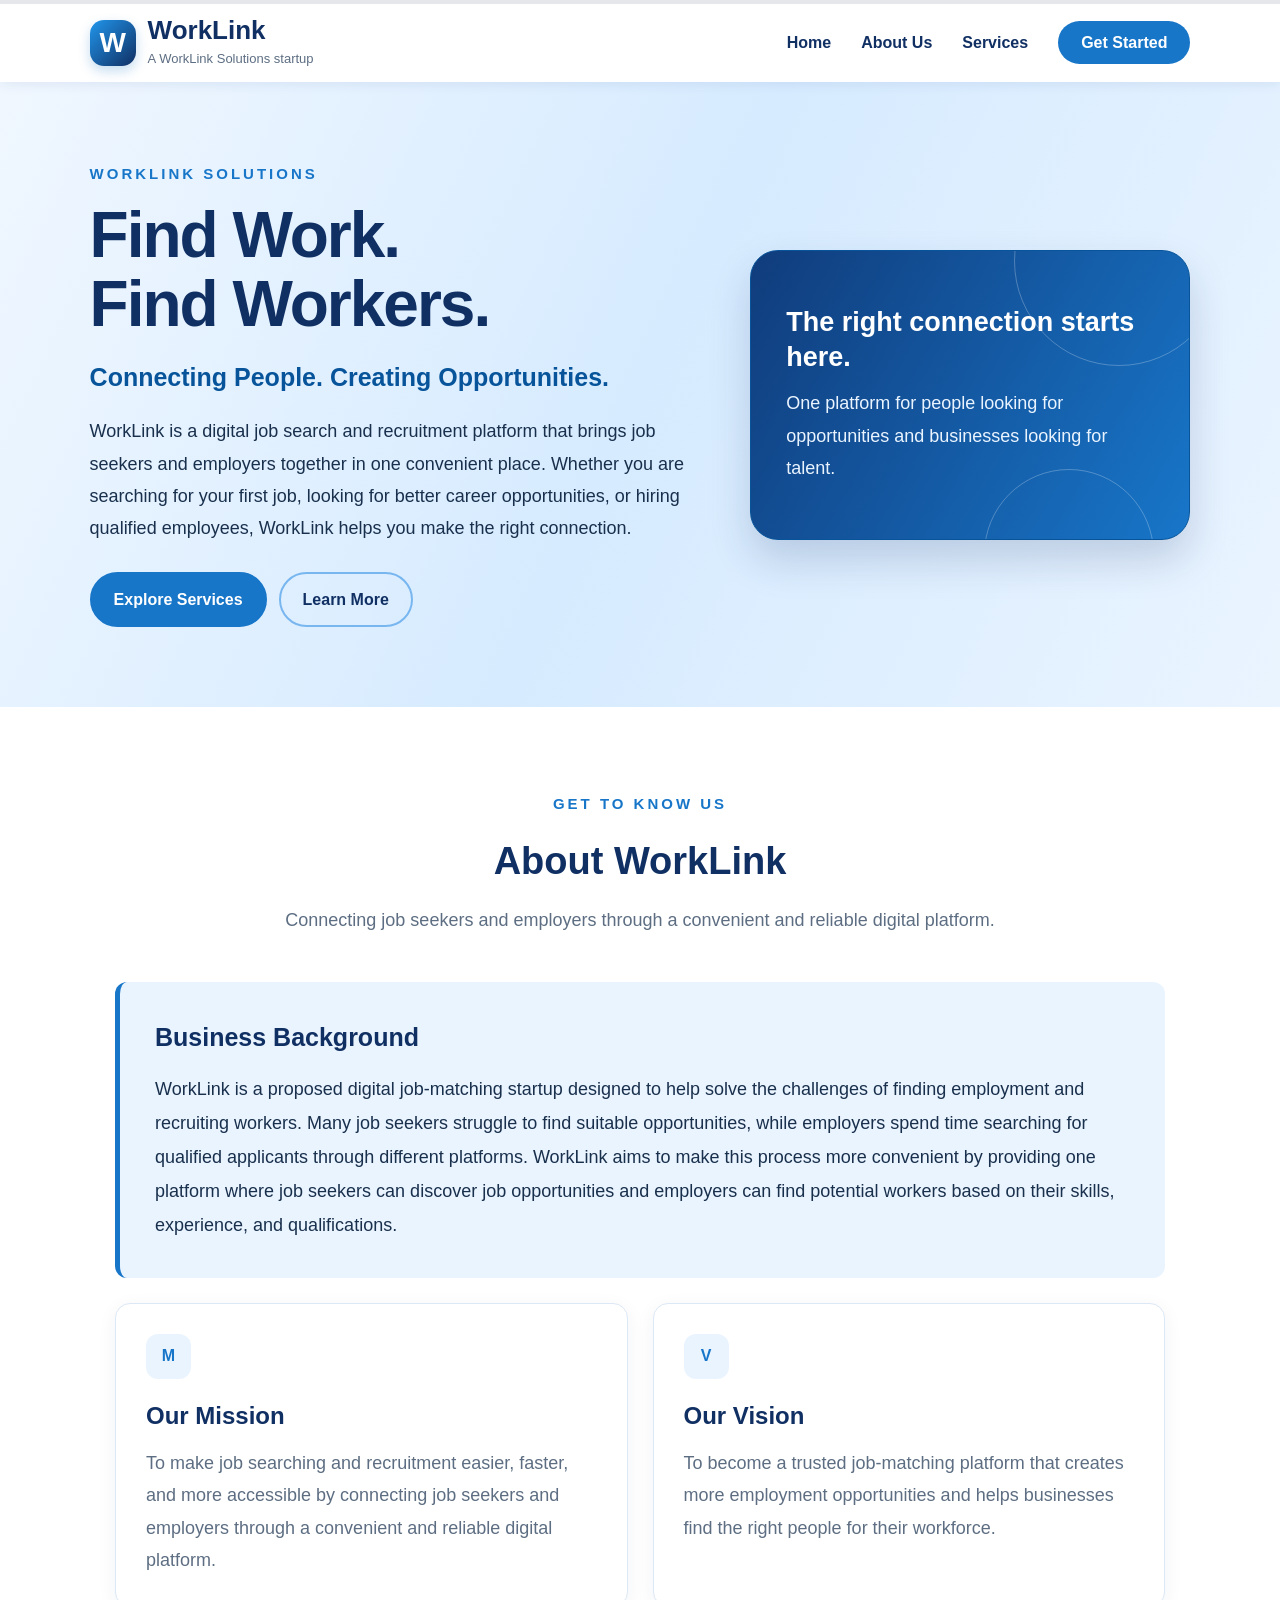
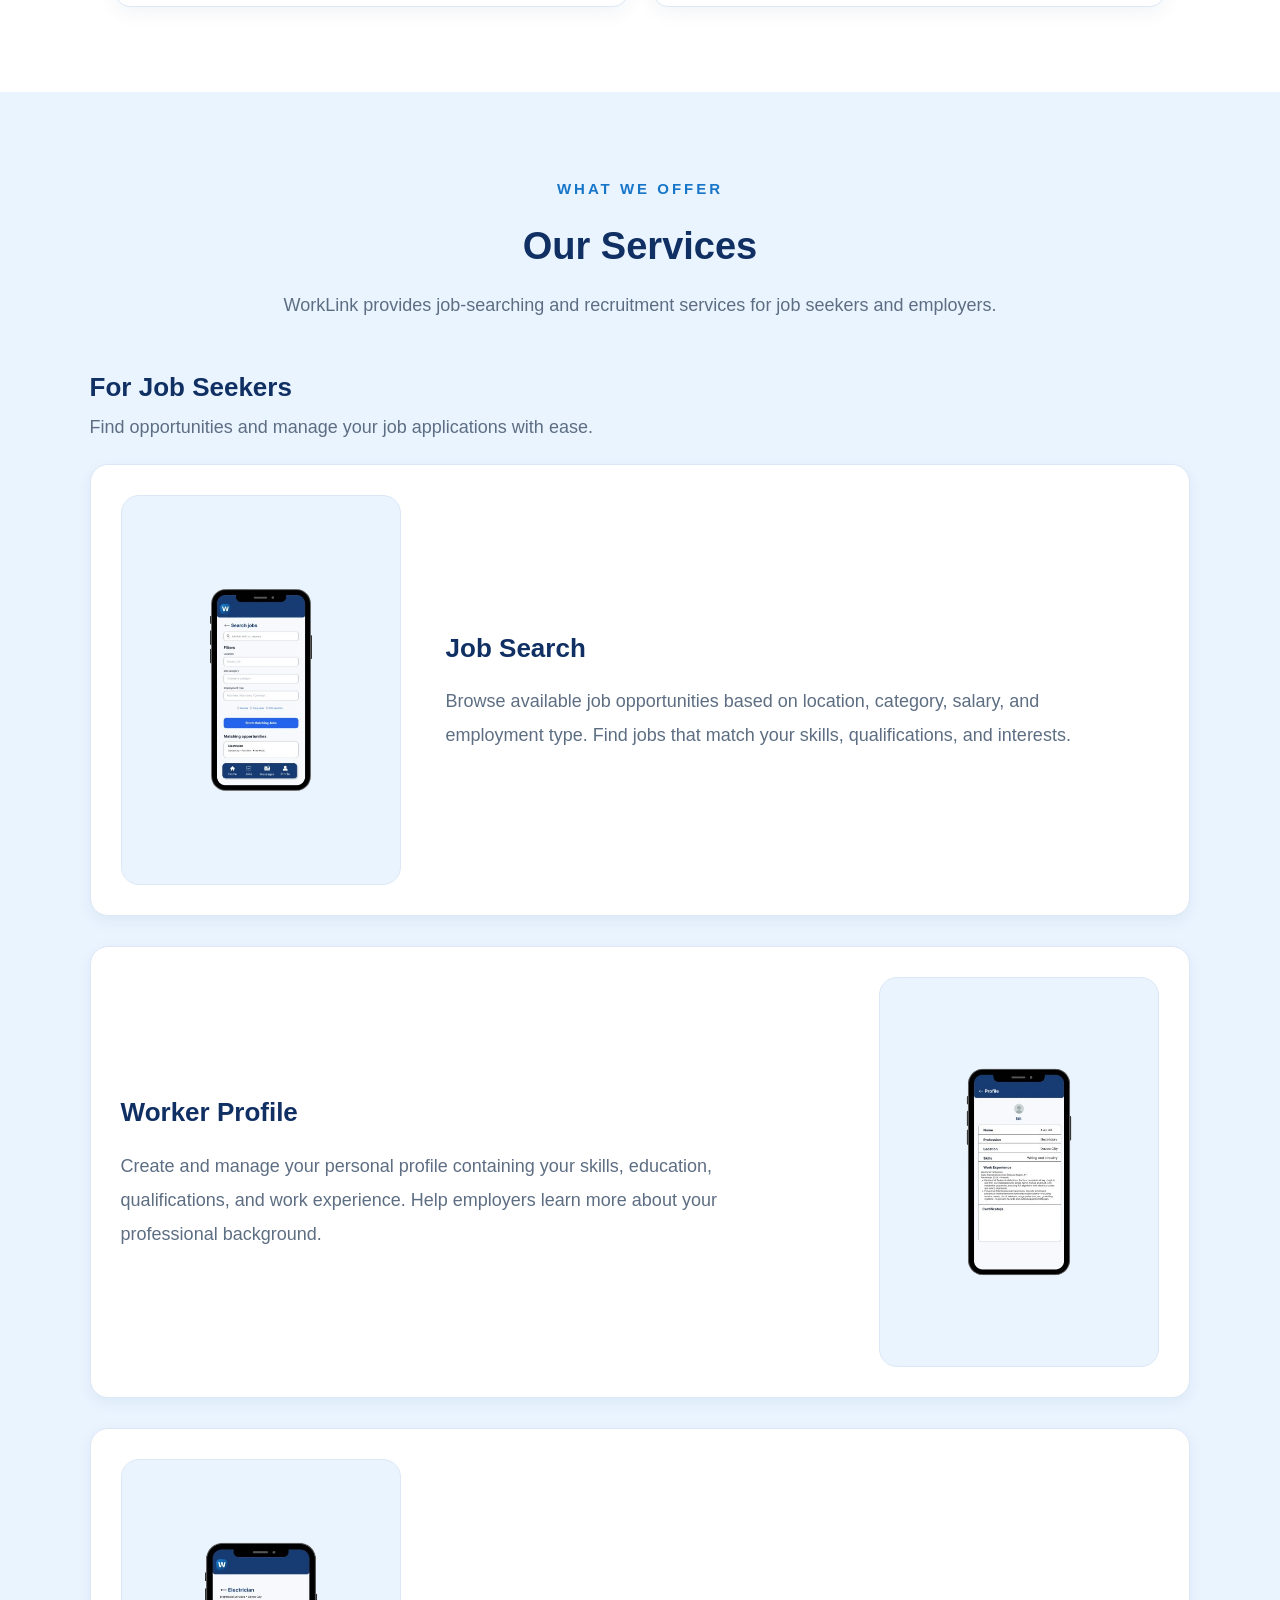
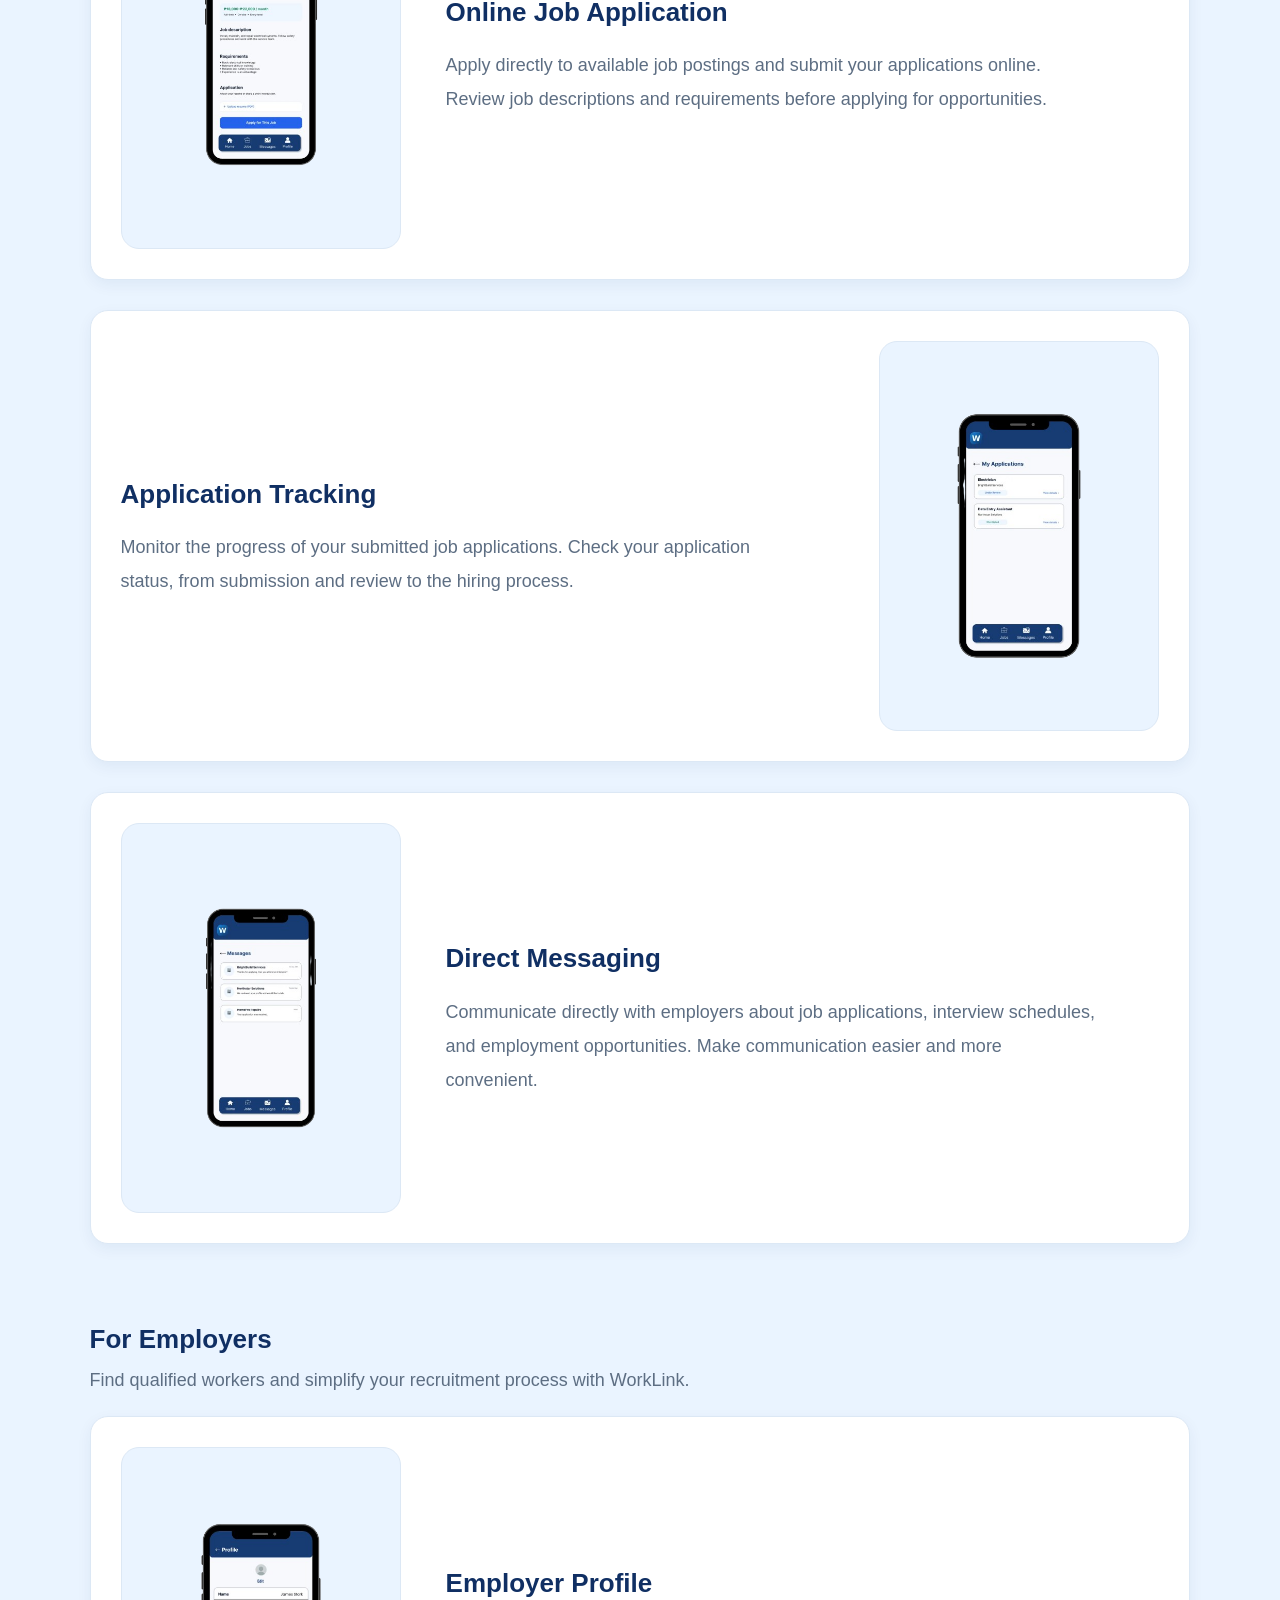
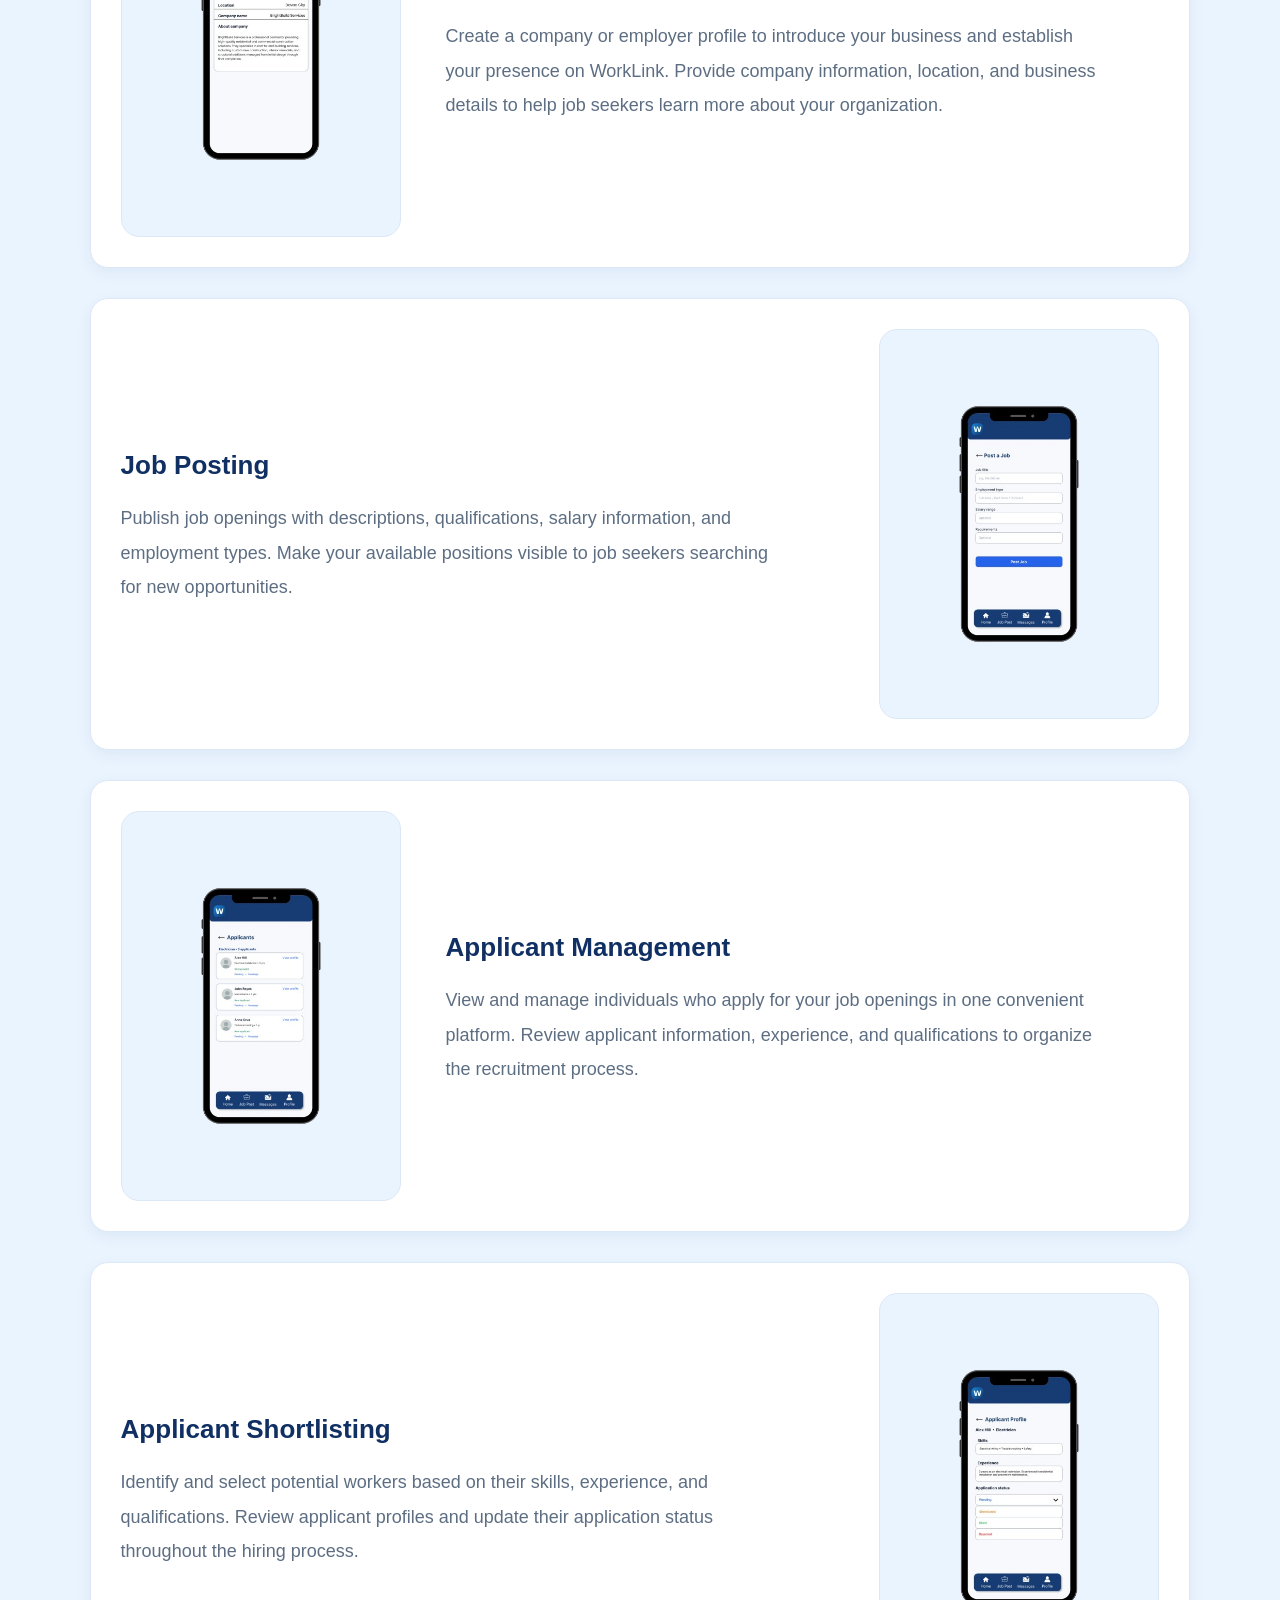
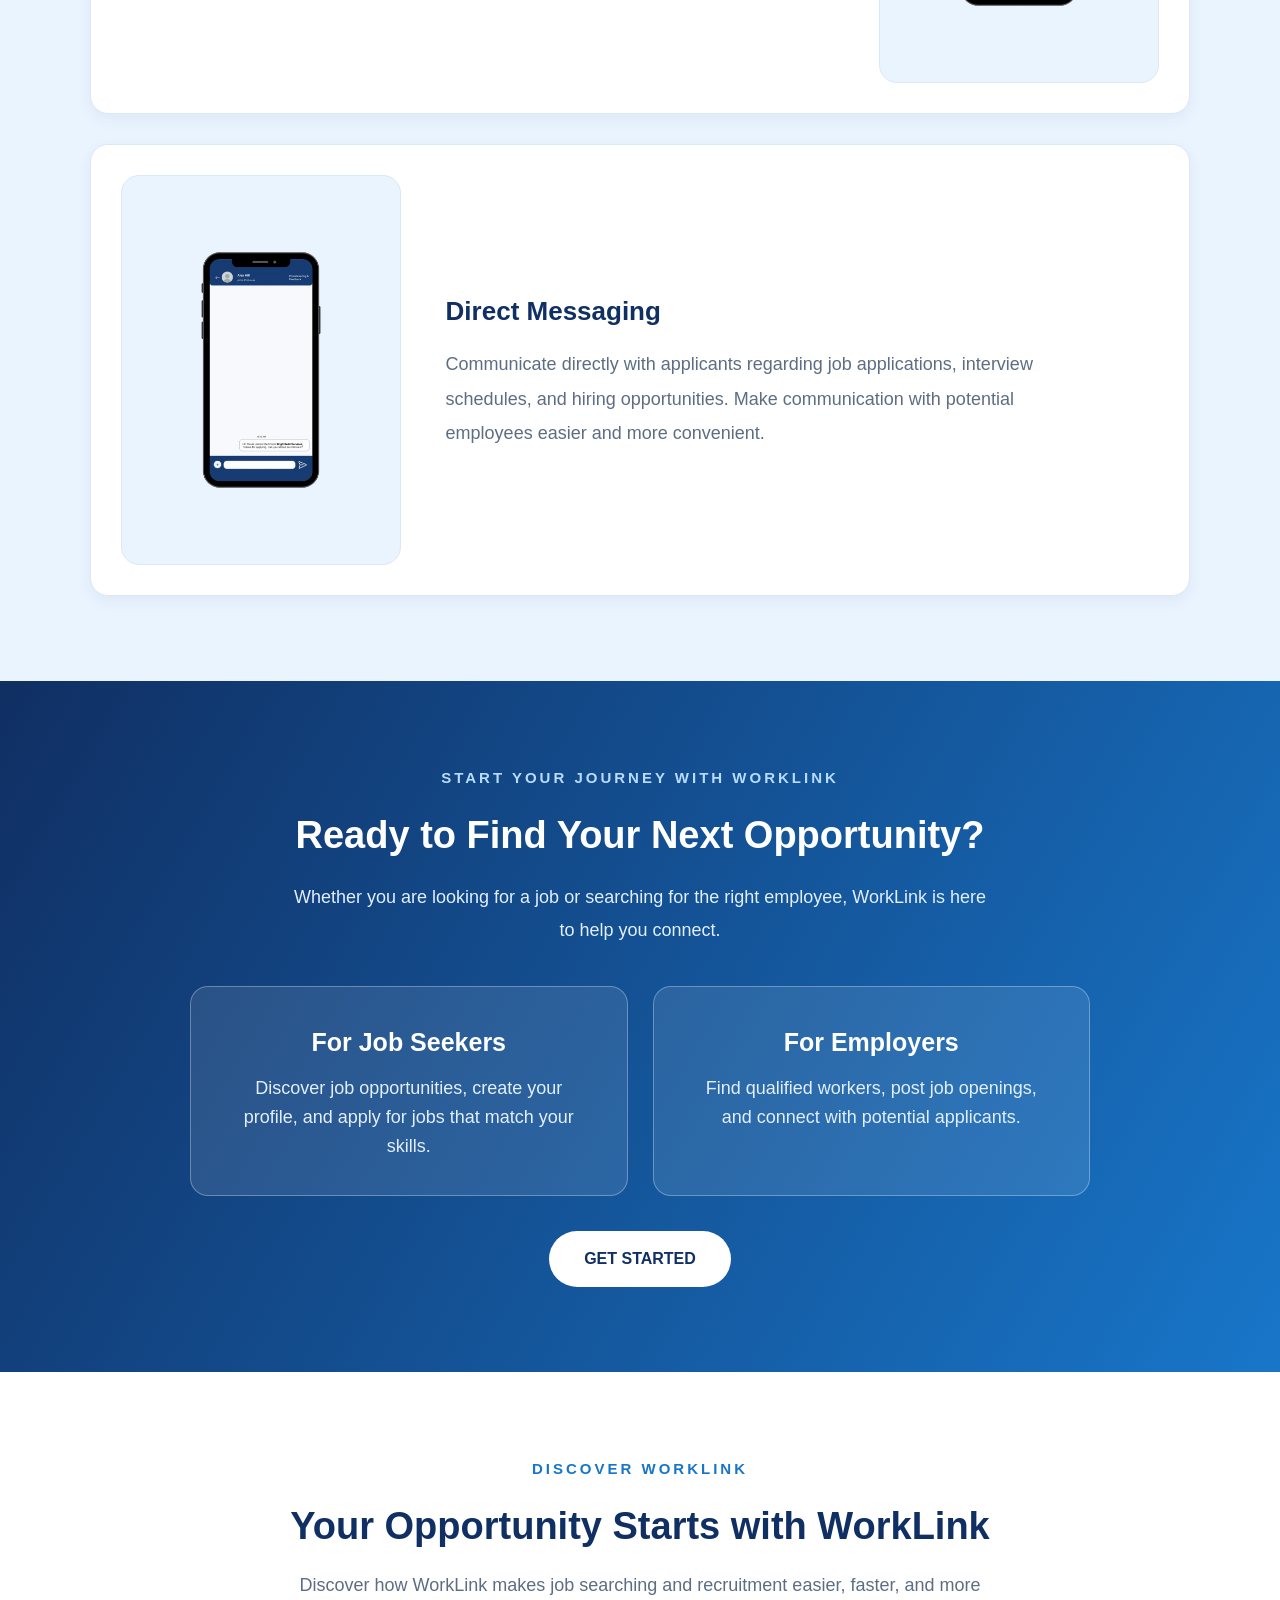
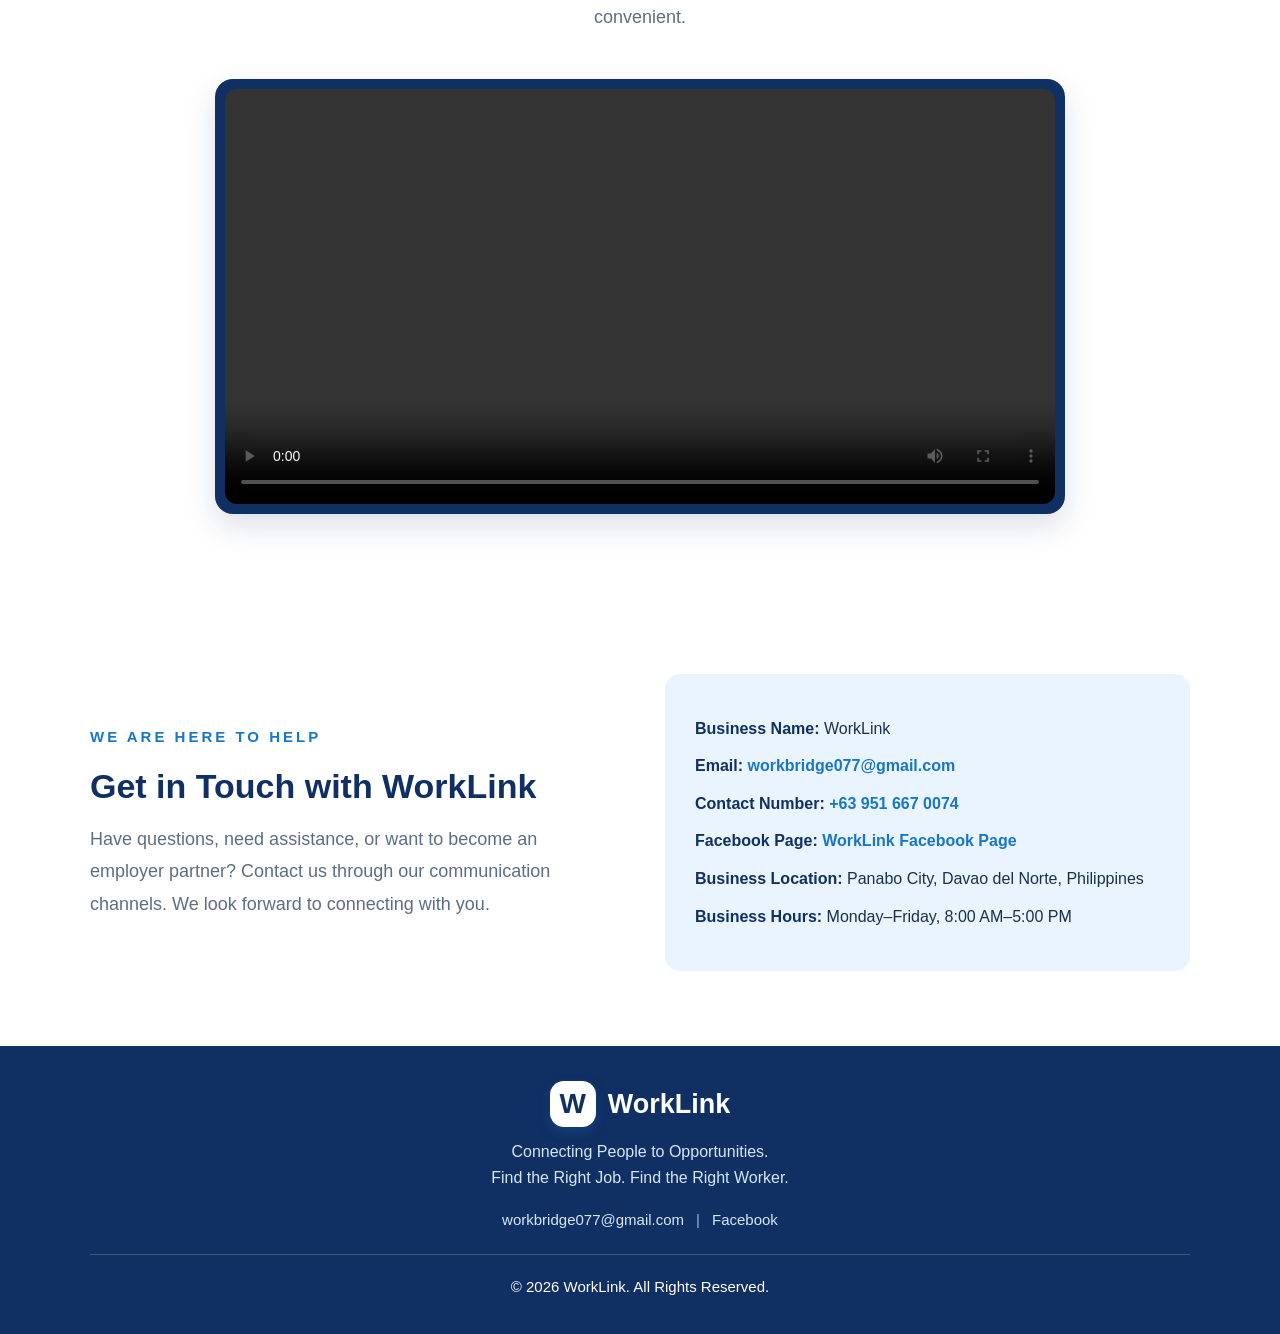
==== index.html @ 442d59f4 "Upload WorkLink website files Added HTML, CSS, images, and website assets." ====
<!DOCTYPE html>
<html lang="en">
<head>
    <meta charset="UTF-8">
    <meta name="viewport" content="width=device-width, initial-scale=1.0">

    <title>WorkLink | Connecting People to Opportunities</title>

    <link rel="stylesheet" href="style.css">
</head>

<body>

    <!-- NAVIGATION BAR -->
    <header>
        <nav class="navbar">

            <a href="#home" class="brand">
                <div class="logo-icon">W</div>

                <div class="brand-text">
                    <h2>WorkLink</h2>
                    <span>A WorkLink Solutions startup</span>
                </div>
            </a>

            <ul class="nav-links">
                <li><a href="#home">Home</a></li>
                <li><a href="#about">About Us</a></li>
                <li><a href="#services">Services</a></li>

                <li>
                    <a href="https://www.figma.com/proto/37AavuzJGGs83bTJ30jUGh/WorkLink-App?node-id=457-2&t=GsyCkVT9I5WtSx7u-0&scaling=scale-down&content-scaling=fixed&page-id=0%3A1&starting-point-node-id=457%3A2"
                       class="nav-button"
                       target="_blank"
                       rel="noopener noreferrer">
                        Get Started
                    </a>
                </li>
            </ul>

        </nav>
    </header>


    <!-- HOME SECTION -->
    <section class="home" id="home">

        <div class="home-content">

            <p class="eyebrow">WORKLINK SOLUTIONS</p>

            <h1>Find Work.<br>Find Workers.</h1>

            <h3>Connecting People. Creating Opportunities.</h3>

            <p class="home-description">
                WorkLink is a digital job search and recruitment platform
                that brings job seekers and employers together in one
                convenient place. Whether you are searching for your first
                job, looking for better career opportunities, or hiring
                qualified employees, WorkLink helps you make the right connection.
            </p>

            <div class="home-buttons">

                <a href="#services" class="btn primary-btn">
                    Explore Services
                </a>

                <a href="#about" class="btn secondary-btn">
                    Learn More
                </a>

            </div>

        </div>


        <div class="hero-card">

            <div class="hero-card-content">

                <h2>The right connection starts here.</h2>

                <p>
                    One platform for people looking for opportunities
                    and businesses looking for talent.
                </p>

            </div>

            <div class="circle circle-one"></div>
            <div class="circle circle-two"></div>

        </div>

    </section>


    <!-- ABOUT US SECTION -->
    <section class="section about" id="about">

        <div class="section-heading">

            <p class="eyebrow">GET TO KNOW US</p>

            <h2>About WorkLink</h2>

            <p>
                Connecting job seekers and employers through a convenient
                and reliable digital platform.
            </p>

        </div>


        <div class="about-background">

            <h3>Business Background</h3>

            <p>
                WorkLink is a proposed digital job-matching startup designed
                to help solve the challenges of finding employment and
                recruiting workers. Many job seekers struggle to find suitable
                opportunities, while employers spend time searching for
                qualified applicants through different platforms.

                WorkLink aims to make this process more convenient by
                providing one platform where job seekers can discover job
                opportunities and employers can find potential workers based
                on their skills, experience, and qualifications.
            </p>

        </div>


        <div class="about-container">

            <div class="about-card">

                <div class="card-icon">M</div>

                <h3>Our Mission</h3>

                <p>
                    To make job searching and recruitment easier, faster,
                    and more accessible by connecting job seekers and
                    employers through a convenient and reliable digital platform.
                </p>

            </div>


            <div class="about-card">

                <div class="card-icon">V</div>

                <h3>Our Vision</h3>

                <p>
                    To become a trusted job-matching platform that creates
                    more employment opportunities and helps businesses find
                    the right people for their workforce.
                </p>

            </div>

        </div>

    </section>


    <!-- SERVICES SECTION -->
    <section class="section services" id="services">

        <div class="section-heading">

            <p class="eyebrow">WHAT WE OFFER</p>

            <h2>Our Services</h2>

            <p>
                WorkLink provides job-searching and recruitment services
                for job seekers and employers.
            </p>

        </div>


        <!-- JOB SEEKER SERVICES -->
        <div class="service-heading">

            <h3>For Job Seekers</h3>

            <p>
                Find opportunities and manage your job applications with ease.
            </p>

        </div>


        <div class="job-seeker-services">


            <!-- JOB SEARCH -->
            <div class="job-service-card">

                <div class="job-service-image">

                    <img src="images/job-search.png"
                         alt="WorkLink Search Jobs mobile application">

                </div>

                <div class="job-service-content">

                    <h3>Job Search</h3>

                    <p>
                        Browse available job opportunities based on location,
                        category, salary, and employment type. Find jobs that
                        match your skills, qualifications, and interests.
                    </p>

                </div>

            </div>


            <!-- WORKER PROFILE -->
            <div class="job-service-card">

                <div class="job-service-image">

                    <img src="images/worker-profile.png"
                         alt="WorkLink Worker Profile mobile application">

                </div>

                <div class="job-service-content">

                    <h3>Worker Profile</h3>

                    <p>
                        Create and manage your personal profile containing
                        your skills, education, qualifications, and work
                        experience. Help employers learn more about your
                        professional background.
                    </p>

                </div>

            </div>


            <!-- ONLINE JOB APPLICATION -->
            <div class="job-service-card">

                <div class="job-service-image">

                    <img src="images/job-application.png"
                         alt="WorkLink Job Application mobile application">

                </div>

                <div class="job-service-content">

                    <h3>Online Job Application</h3>

                    <p>
                        Apply directly to available job postings and submit
                        your applications online. Review job descriptions
                        and requirements before applying for opportunities.
                    </p>

                </div>

            </div>


            <!-- APPLICATION TRACKING -->
            <div class="job-service-card">

                <div class="job-service-image">

                    <img src="images/application-tracking.png"
                         alt="WorkLink Application Tracking mobile application">

                </div>

                <div class="job-service-content">

                    <h3>Application Tracking</h3>

                    <p>
                        Monitor the progress of your submitted job
                        applications. Check your application status, from
                        submission and review to the hiring process.
                    </p>

                </div>

            </div>


            <!-- DIRECT MESSAGING -->
            <div class="job-service-card">

                <div class="job-service-image">

                    <img src="images/direct-messaging.png"
                         alt="WorkLink Job Seeker Direct Messaging mobile application">

                </div>

                <div class="job-service-content">

                    <h3>Direct Messaging</h3>

                    <p>
                        Communicate directly with employers about job
                        applications, interview schedules, and employment
                        opportunities. Make communication easier and more
                        convenient.
                    </p>

                </div>

            </div>

        </div>


        <!-- EMPLOYER SERVICES -->
        <div class="service-heading employer-heading">

            <h3>For Employers</h3>

            <p>
                Find qualified workers and simplify your recruitment process
                with WorkLink.
            </p>

        </div>


        <div class="employer-services">


            <!-- EMPLOYER PROFILE -->
            <div class="employer-service-card">

                <div class="employer-service-image">

                    <img src="images/employer-profile.png"
                         alt="WorkLink Employer Company Profile mobile application">

                </div>

                <div class="employer-service-content">

                    <h3>Employer Profile</h3>

                    <p>
                        Create a company or employer profile to introduce
                        your business and establish your presence on WorkLink.
                        Provide company information, location, and business
                        details to help job seekers learn more about your
                        organization.
                    </p>

                </div>

            </div>


            <!-- JOB POSTING -->
            <div class="employer-service-card">

                <div class="employer-service-image">

                    <img src="images/job-posting.png"
                         alt="WorkLink Post a Job mobile application">

                </div>

                <div class="employer-service-content">

                    <h3>Job Posting</h3>

                    <p>
                        Publish job openings with descriptions,
                        qualifications, salary information, and employment
                        types. Make your available positions visible to job
                        seekers searching for new opportunities.
                    </p>

                </div>

            </div>


            <!-- APPLICANT MANAGEMENT -->
            <div class="employer-service-card">

                <div class="employer-service-image">

                    <img src="images/applicant-management.png"
                         alt="WorkLink Applicants List mobile application">

                </div>

                <div class="employer-service-content">

                    <h3>Applicant Management</h3>

                    <p>
                        View and manage individuals who apply for your job
                        openings in one convenient platform. Review applicant
                        information, experience, and qualifications to
                        organize the recruitment process.
                    </p>

                </div>

            </div>


            <!-- APPLICANT SHORTLISTING -->
            <div class="employer-service-card">

                <div class="employer-service-image">

                    <img src="images/applicant-shortlisting.png"
                         alt="WorkLink Applicant Profile and Status mobile application">

                </div>

                <div class="employer-service-content">

                    <h3>Applicant Shortlisting</h3>

                    <p>
                        Identify and select potential workers based on
                        their skills, experience, and qualifications.
                        Review applicant profiles and update their
                        application status throughout the hiring process.
                    </p>

                </div>

            </div>


            <!-- EMPLOYER DIRECT MESSAGING -->
            <div class="employer-service-card">

                <div class="employer-service-image">

                    <img src="images/employer-messaging.png"
                         alt="WorkLink Employer Direct Messaging mobile application">

                </div>

                <div class="employer-service-content">

                    <h3>Direct Messaging</h3>

                    <p>
                        Communicate directly with applicants regarding
                        job applications, interview schedules, and hiring
                        opportunities. Make communication with potential
                        employees easier and more convenient.
                    </p>

                </div>

            </div>

        </div>

    </section>


    <!-- CALL TO ACTION SECTION -->
    <section class="cta" id="get-started">

        <p class="eyebrow">
            START YOUR JOURNEY WITH WORKLINK
        </p>

        <h2>Ready to Find Your Next Opportunity?</h2>

        <p>
            Whether you are looking for a job or searching for the right
            employee, WorkLink is here to help you connect.
        </p>


        <div class="cta-container">

            <!-- JOB SEEKERS CARD -->
            <div class="cta-card">

                <h3>For Job Seekers</h3>

                <p>
                    Discover job opportunities, create your profile,
                    and apply for jobs that match your skills.
                </p>

            </div>


            <!-- EMPLOYERS CARD -->
            <div class="cta-card">

                <h3>For Employers</h3>

                <p>
                    Find qualified workers, post job openings,
                    and connect with potential applicants.
                </p>

            </div>

        </div>


        <!-- MAIN CTA BUTTON -->
        <a href="https://www.figma.com/proto/37AavuzJGGs83bTJ30jUGh/WorkLink-App?node-id=457-2&t=GsyCkVT9I5WtSx7u-0&scaling=scale-down&content-scaling=fixed&page-id=0%3A1&starting-point-node-id=457%3A2"
           class="main-cta"
           target="_blank"
           rel="noopener noreferrer">

            GET STARTED

        </a>

    </section>


    <!-- PROMOTIONAL VIDEO -->
    <section class="section video-section" id="video">

        <div class="section-heading">

            <p class="eyebrow">DISCOVER WORKLINK</p>

            <h2>Your Opportunity Starts with WorkLink</h2>

            <p>
                Discover how WorkLink makes job searching and recruitment
                easier, faster, and more convenient.
            </p>

        </div>


        <div class="video-container">

            <video controls>

                <source src="promotional-video.mp4" type="video/mp4">

                Your browser does not support HTML video.

            </video>

        </div>

    </section>


    <!-- CONTACT INFORMATION -->
    <section class="contact" id="contact">

        <div class="contact-content">


            <!-- CONTACT INTRODUCTION -->
            <div>

                <p class="eyebrow">WE ARE HERE TO HELP</p>

                <h2>Get in Touch with WorkLink</h2>

                <p>
                    Have questions, need assistance, or want to become
                    an employer partner? Contact us through our
                    communication channels. We look forward to connecting
                    with you.
                </p>

            </div>


            <!-- UPDATED BUSINESS DETAILS -->
            <div class="contact-details">

                <p>
                    <strong>Business Name:</strong>
                    WorkLink
                </p>


                <p>
                    <strong>Email:</strong>

                    <a href="mailto:workbridge077@gmail.com">
                        workbridge077@gmail.com
                    </a>
                </p>


                <p>
                    <strong>Contact Number:</strong>

                    <a href="tel:+639516670074">
                        +63 951 667 0074
                    </a>
                </p>


                <p>
                    <strong>Facebook Page:</strong>

                    <a href="https://www.facebook.com/worklink.2026/"
                       target="_blank"
                       rel="noopener noreferrer">

                        WorkLink Facebook Page

                    </a>
                </p>


                <p>
                    <strong>Business Location:</strong>
                    Panabo City, Davao del Norte, Philippines
                </p>


                <p>
                    <strong>Business Hours:</strong>
                    Monday–Friday, 8:00 AM–5:00 PM
                </p>

            </div>

        </div>

    </section>


    <!-- FOOTER -->
    <footer>

        <div class="footer-logo">

            <div class="logo-icon">W</div>

            <h2>WorkLink</h2>

        </div>


        <p>Connecting People to Opportunities.</p>

        <p>Find the Right Job. Find the Right Worker.</p>


        <div class="footer-contact">

            <a href="mailto:workbridge077@gmail.com">
                workbridge077@gmail.com
            </a>

            <span>|</span>

            <a href="https://www.facebook.com/worklink.2026/"
               target="_blank"
               rel="noopener noreferrer">

                Facebook

            </a>

        </div>


        <div class="copyright">

            <p>&copy; 2026 WorkLink. All Rights Reserved.</p>

        </div>

    </footer>


</body>
</html>
---- style.css ----
/* =========================================
   WORKLINK COLOR PALETTE
========================================= */

:root {
    --navy: #102f63;
    --blue: #1876c9;
    --sky: #eaf4ff;
    --ink: #19304d;
    --muted: #5d6e83;
    --white: #ffffff;
}


/* =========================================
   GENERAL SETTINGS
========================================= */

* {
    margin: 0;
    padding: 0;
    box-sizing: border-box;
    font-family: Arial, Helvetica, sans-serif;
}

html {
    scroll-behavior: smooth;
    scroll-padding-top: 90px;
}

body {
    background-color: var(--white);
    color: var(--ink);
    line-height: 1.6;
}

a {
    text-decoration: none;
}


/* =========================================
   NAVIGATION BAR
========================================= */

header {
    background-color: var(--white);
    border-top: 4px solid #e5e7eb;
    box-shadow: 0 2px 12px rgba(16, 47, 99, 0.08);
    position: sticky;
    top: 0;
    z-index: 1000;
}

.navbar {
    min-height: 78px;
    max-width: 1400px;
    margin: auto;
    padding: 10px 7%;
    display: flex;
    align-items: center;
    justify-content: space-between;
}

.brand {
    display: flex;
    align-items: center;
    gap: 12px;
    color: var(--navy);
}

.logo-icon {
    width: 46px;
    height: 46px;
    background: linear-gradient(135deg, #2196ec, var(--navy));
    color: var(--white);
    border-radius: 14px;
    display: flex;
    justify-content: center;
    align-items: center;
    font-size: 28px;
    font-weight: bold;
    box-shadow: 0 5px 12px rgba(24, 118, 201, 0.25);
}

.brand-text h2 {
    font-size: 26px;
    line-height: 1.1;
}

.brand-text span {
    font-size: 13px;
    color: var(--muted);
}

.nav-links {
    display: flex;
    align-items: center;
    gap: 30px;
    list-style: none;
}

.nav-links a {
    color: var(--navy);
    font-size: 16px;
    font-weight: bold;
    transition: 0.3s;
}

.nav-links a:hover {
    color: var(--blue);
}

.nav-button {
    background-color: var(--blue);
    color: var(--white) !important;
    padding: 13px 23px;
    border-radius: 30px;
    font-size: 16px;
    font-weight: bold;
    transition: 0.3s;
}

.nav-button:hover {
    background-color: var(--navy);
}


/* =========================================
   HOME / HERO SECTION
========================================= */

.home {
    min-height: 535px;
    padding: 80px 7%;
    background: linear-gradient(
        115deg,
        #f0f7ff,
        #d6ebff,
        #eaf4ff
    );

    display: grid;
    grid-template-columns: 1.15fr 0.85fr;
    align-items: center;
    gap: 65px;
}

.home-content {
    max-width: 680px;
}

.eyebrow {
    color: var(--blue);
    font-size: 15px;
    font-weight: bold;
    letter-spacing: 3px;
    margin-bottom: 15px;
}

.home h1 {
    color: var(--navy);
    font-size: clamp(44px, 5vw, 70px);
    line-height: 1.08;
    letter-spacing: -2px;
    margin-bottom: 18px;
}

.home h3 {
    color: #07549a;
    font-size: 25px;
    margin-bottom: 18px;
}

.home-description {
    color: var(--ink);
    font-size: 18px;
    line-height: 1.8;
    max-width: 650px;
    margin-bottom: 27px;
}

.home-buttons {
    display: flex;
    gap: 12px;
    flex-wrap: wrap;
}

.btn {
    display: inline-block;
    padding: 13px 22px;
    border-radius: 30px;
    font-size: 16px;
    font-weight: bold;
    transition: 0.3s;
}

.primary-btn {
    background-color: var(--blue);
    color: var(--white);
    border: 2px solid var(--blue);
}

.primary-btn:hover {
    background-color: var(--navy);
    border-color: var(--navy);
}

.secondary-btn {
    background-color: transparent;
    color: var(--navy);
    border: 2px solid #78b6f0;
}

.secondary-btn:hover {
    background-color: var(--blue);
    color: var(--white);
    border-color: var(--blue);
}


/* =========================================
   HERO PROMOTIONAL CARD
========================================= */

.hero-card {
    min-height: 290px;
    position: relative;
    overflow: hidden;
    display: flex;
    align-items: center;
    padding: 35px;

    background: linear-gradient(
        120deg,
        #103c7c,
        #1876c9
    );

    border: 1px solid #07549a;
    border-radius: 28px;
    box-shadow: 0 20px 40px rgba(16, 47, 99, 0.18);
}

.hero-card-content {
    position: relative;
    z-index: 2;
    color: var(--white);
}

.hero-card h2 {
    font-size: 27px;
    line-height: 1.3;
    margin-bottom: 12px;
}

.hero-card p {
    color: #eaf4ff;
    font-size: 18px;
    line-height: 1.8;
}

.circle {
    position: absolute;
    border: 1px solid rgba(255, 255, 255, 0.25);
    border-radius: 50%;
}

.circle-one {
    width: 210px;
    height: 210px;
    top: -95px;
    right: -35px;
}

.circle-two {
    width: 170px;
    height: 170px;
    bottom: -100px;
    right: 35px;
}


/* =========================================
   GENERAL SECTION SETTINGS
========================================= */

.section {
    padding: 85px 7%;
}

.section-heading {
    text-align: center;
    max-width: 750px;
    margin: 0 auto 45px;
}

.section-heading h2 {
    color: var(--navy);
    font-size: 38px;
    margin-bottom: 12px;
}

.section-heading > p:last-child {
    color: var(--muted);
    font-size: 18px;
    line-height: 1.8;
}


/* =========================================
   ABOUT US SECTION
========================================= */

.about {
    background-color: var(--white);
}

.about-background {
    max-width: 1050px;
    margin: auto;
    background-color: var(--sky);
    border-left: 5px solid var(--blue);
    padding: 35px;
    border-radius: 12px;
}

.about-background h3 {
    color: var(--navy);
    font-size: 25px;
    margin-bottom: 15px;
}

.about-background p {
    color: var(--ink);
    font-size: 18px;
    line-height: 1.9;
}

.about-container {
    max-width: 1050px;
    margin: 25px auto 0;
    display: grid;
    grid-template-columns: repeat(2, 1fr);
    gap: 25px;
}

.about-card {
    background-color: var(--white);
    padding: 30px;
    border: 1px solid #dce8f5;
    border-radius: 15px;
    box-shadow: 0 5px 20px rgba(16, 47, 99, 0.06);
    transition: 0.3s;
}

.about-card:hover {
    transform: translateY(-5px);
    box-shadow: 0 10px 25px rgba(16, 47, 99, 0.12);
}

.card-icon {
    width: 45px;
    height: 45px;
    background-color: var(--sky);
    color: var(--blue);
    border-radius: 12px;
    display: flex;
    align-items: center;
    justify-content: center;
    font-size: 16px;
    font-weight: bold;
    margin-bottom: 18px;
}

.about-card h3 {
    color: var(--navy);
    font-size: 24px;
    margin-bottom: 12px;
}

.about-card p {
    color: var(--muted);
    font-size: 18px;
    line-height: 1.8;
}


/* =========================================
   SERVICES SECTION
========================================= */

.services {
    background-color: var(--sky);
}

.service-heading {
    max-width: 1200px;
    margin: 45px auto 22px;
}

.service-heading h3 {
    color: var(--navy);
    font-size: 26px;
    margin-bottom: 5px;
}

.service-heading p {
    color: var(--muted);
    font-size: 18px;
}

.employer-heading {
    margin-top: 75px;
}

.job-seeker-services,
.employer-services {
    max-width: 1200px;
    margin: auto;
    display: flex;
    flex-direction: column;
    gap: 30px;
}


/* =========================================
   SERVICE CARDS
========================================= */

.job-service-card,
.employer-service-card {
    display: flex;
    align-items: center;
    gap: 45px;
    background-color: var(--white);
    border: 1px solid #dce8f5;
    border-radius: 18px;
    padding: 30px;
    min-height: 450px;
    box-shadow: 0 5px 15px rgba(16, 47, 99, 0.06);
    transition: 0.3s;
}

.job-service-card:hover,
.employer-service-card:hover {
    transform: translateY(-5px);
    box-shadow: 0 12px 25px rgba(16, 47, 99, 0.12);
}


/* =========================================
   PHONE IMAGE CONTAINERS
========================================= */

.job-service-image,
.employer-service-image {
    flex: 0 0 280px;
    width: 280px;
    height: 390px;
    min-width: 280px;

    display: flex;
    justify-content: center;
    align-items: center;

    background-color: var(--sky);
    border: 1px solid #dce8f5;
    border-radius: 18px;
    overflow: hidden;
    padding: 10px;
}

.job-service-image img,
.employer-service-image img {
    display: block;
    width: 100%;
    height: 100%;
    max-width: 100%;
    max-height: 100%;

    object-fit: contain;
    object-position: center;

    transition: transform 0.3s ease;
}

.job-service-card:hover .job-service-image img,
.employer-service-card:hover .employer-service-image img {
    transform: scale(1.04);
}


/* =========================================
   SERVICE DESCRIPTION
========================================= */

.job-service-content,
.employer-service-content {
    flex: 1;
}

.job-service-content h3,
.employer-service-content h3 {
    color: var(--navy);
    font-size: 26px;
    margin-bottom: 15px;
}

.job-service-content p,
.employer-service-content p {
    color: var(--muted);
    font-size: 18px;
    line-height: 1.9;
    max-width: 650px;
}


/* =========================================
   ALTERNATING IMAGE POSITIONS
========================================= */

.job-service-card:nth-child(even),
.employer-service-card:nth-child(even) {
    flex-direction: row-reverse;
}


/* =========================================
   CALL TO ACTION SECTION
========================================= */

.cta {
    background: linear-gradient(
        120deg,
        var(--navy),
        var(--blue)
    );

    color: var(--white);
    text-align: center;
    padding: 85px 7%;
}

.cta .eyebrow {
    color: #b8dcff;
}

.cta h2 {
    font-size: 38px;
    margin-bottom: 15px;
}

.cta > p:not(.eyebrow) {
    color: #e1efff;
    font-size: 18px;
    max-width: 700px;
    margin: 0 auto 40px;
    line-height: 1.8;
}

.cta-container {
    max-width: 900px;
    margin: 0 auto 35px;

    display: grid;
    grid-template-columns: repeat(2, 1fr);
    gap: 25px;
}

.cta-card {
    background-color: rgba(255, 255, 255, 0.1);
    border: 1px solid rgba(255, 255, 255, 0.3);
    border-radius: 18px;
    padding: 35px;
}

.cta-card h3 {
    font-size: 25px;
    margin-bottom: 12px;
}

.cta-card p {
    color: #e1efff;
    font-size: 18px;
    line-height: 1.6;
}

/* Main CTA button only */

.main-cta {
    display: inline-block;
    background-color: var(--white);
    color: var(--navy);
    padding: 15px 35px;
    border-radius: 30px;
    font-size: 16px;
    font-weight: bold;
    transition: 0.3s;
}

.main-cta:hover {
    background-color: var(--sky);
    transform: translateY(-3px);
}


/* =========================================
   PROMOTIONAL VIDEO
========================================= */

.video-section {
    background-color: var(--white);
}

.video-container {
    max-width: 850px;
    margin: auto;
    padding: 10px;
    background-color: var(--navy);
    border-radius: 18px;
    box-shadow: 0 12px 30px rgba(16, 47, 99, 0.15);
    overflow: hidden;
}

.video-container video {
    width: 100%;
    display: block;
    border-radius: 12px;
}


/* =========================================
   CONTACT INFORMATION
========================================= */

.contact {
    background-color: var(--white);
    padding: 75px 7%;
}

.contact-content {
    max-width: 1100px;
    margin: auto;

    display: grid;
    grid-template-columns: 1fr 1fr;
    gap: 50px;
    align-items: center;
}

.contact-content h2 {
    color: var(--navy);
    font-size: 34px;
    line-height: 1.3;
    margin-bottom: 15px;
}

.contact-content > div:first-child > p:last-child {
    color: var(--muted);
    font-size: 18px;
    line-height: 1.8;
}

.contact-details {
    background-color: var(--sky);
    padding: 30px;
    border-radius: 15px;
}

.contact-details p {
    color: var(--ink);
    font-size: 16px;
    margin: 12px 0;
    line-height: 1.6;
    overflow-wrap: anywhere;
}

.contact-details strong {
    color: var(--navy);
}

.contact-details a {
    color: var(--blue);
    font-weight: 600;
    transition: 0.3s;
}

.contact-details a:hover {
    color: var(--navy);
    text-decoration: underline;
}


/* =========================================
   FOOTER
========================================= */

footer {
    background-color: var(--navy);
    color: var(--white);
    text-align: center;
    padding: 35px 7%;
}

.footer-logo {
    display: flex;
    justify-content: center;
    align-items: center;
    gap: 12px;
    margin-bottom: 12px;
}

.footer-logo h2 {
    font-size: 27px;
}

.footer-logo .logo-icon {
    background: var(--white);
    color: var(--navy);
}

footer > p {
    color: #d4e7ff;
    font-size: 16px;
}

.footer-contact {
    display: flex;
    justify-content: center;
    align-items: center;
    flex-wrap: wrap;
    gap: 12px;
    margin-top: 18px;
    font-size: 15px;
}

.footer-contact a {
    color: #d4e7ff;
    transition: 0.3s;
}

.footer-contact a:hover {
    color: var(--white);
    text-decoration: underline;
}

.footer-contact span {
    color: #8fb9e4;
}

.copyright {
    border-top: 1px solid rgba(255, 255, 255, 0.2);
    margin-top: 22px;
    padding-top: 20px;
    font-size: 15px;
}


/* =========================================
   TABLET RESPONSIVE DESIGN
========================================= */

@media (max-width: 1000px) {

    .home {
        gap: 35px;
        padding: 65px 5%;
    }

    .home h1 {
        font-size: 52px;
    }

    .navbar {
        padding: 12px 5%;
    }

    .nav-links {
        gap: 18px;
    }

    .job-service-image,
    .employer-service-image {
        flex: 0 0 250px;
        width: 250px;
        height: 370px;
        min-width: 250px;
    }

    .job-service-card,
    .employer-service-card {
        gap: 30px;
    }

}


/* =========================================
   MOBILE TABLET RESPONSIVE DESIGN
========================================= */

@media (max-width: 768px) {

    .navbar {
        flex-wrap: wrap;
        justify-content: center;
        gap: 15px;
    }

    .brand {
        margin-right: auto;
    }

    .nav-links {
        order: 3;
        width: 100%;
        justify-content: center;
        flex-wrap: wrap;
    }

    .home {
        grid-template-columns: 1fr;
        padding: 65px 7%;
    }

    .hero-card {
        min-height: 230px;
    }

    .about-container {
        grid-template-columns: 1fr;
    }

    .contact-content {
        grid-template-columns: 1fr;
        gap: 30px;
    }

    .job-service-card,
    .job-service-card:nth-child(even),
    .employer-service-card,
    .employer-service-card:nth-child(even) {
        flex-direction: column;
        gap: 25px;
        padding: 25px;
    }

    .job-service-image,
    .employer-service-image {
        flex: none;
        width: 300px;
        min-width: 300px;
        height: 420px;
        max-width: 100%;
    }

    .job-service-content,
    .employer-service-content {
        width: 100%;
        text-align: center;
    }

}


/* =========================================
   SMALL PHONE RESPONSIVE DESIGN
========================================= */

@media (max-width: 550px) {

    .navbar {
        padding: 12px 5%;
    }

    .brand-text h2 {
        font-size: 23px;
    }

    .nav-button {
        padding: 10px 15px;
        font-size: 14px;
    }

    .nav-links {
        gap: 15px;
    }

    .nav-links a {
        font-size: 14px;
    }

    .home {
        padding: 50px 6%;
    }

    .home h1 {
        font-size: 44px;
    }

    .home h3 {
        font-size: 21px;
    }

    .home-description {
        font-size: 16px;
    }

    .hero-card {
        padding: 25px;
    }

    .hero-card h2 {
        font-size: 24px;
    }

    .section {
        padding: 65px 6%;
    }

    .section-heading h2,
    .cta h2 {
        font-size: 30px;
    }

    .section-heading > p:last-child {
        font-size: 16px;
    }

    .job-service-image,
    .employer-service-image {
        width: 270px;
        min-width: 270px;
        height: 390px;
    }

    .job-service-content h3,
    .employer-service-content h3 {
        font-size: 22px;
    }

    .job-service-content p,
    .employer-service-content p {
        font-size: 16px;
    }

    .cta-container {
        grid-template-columns: 1fr;
    }

    .cta-card {
        padding: 25px;
    }

    .contact-content h2 {
        font-size: 29px;
    }

    .contact-details {
        padding: 22px;
    }

    .footer-contact {
        flex-direction: column;
        gap: 8px;
    }

    .footer-contact span {
        display: none;
    }

}
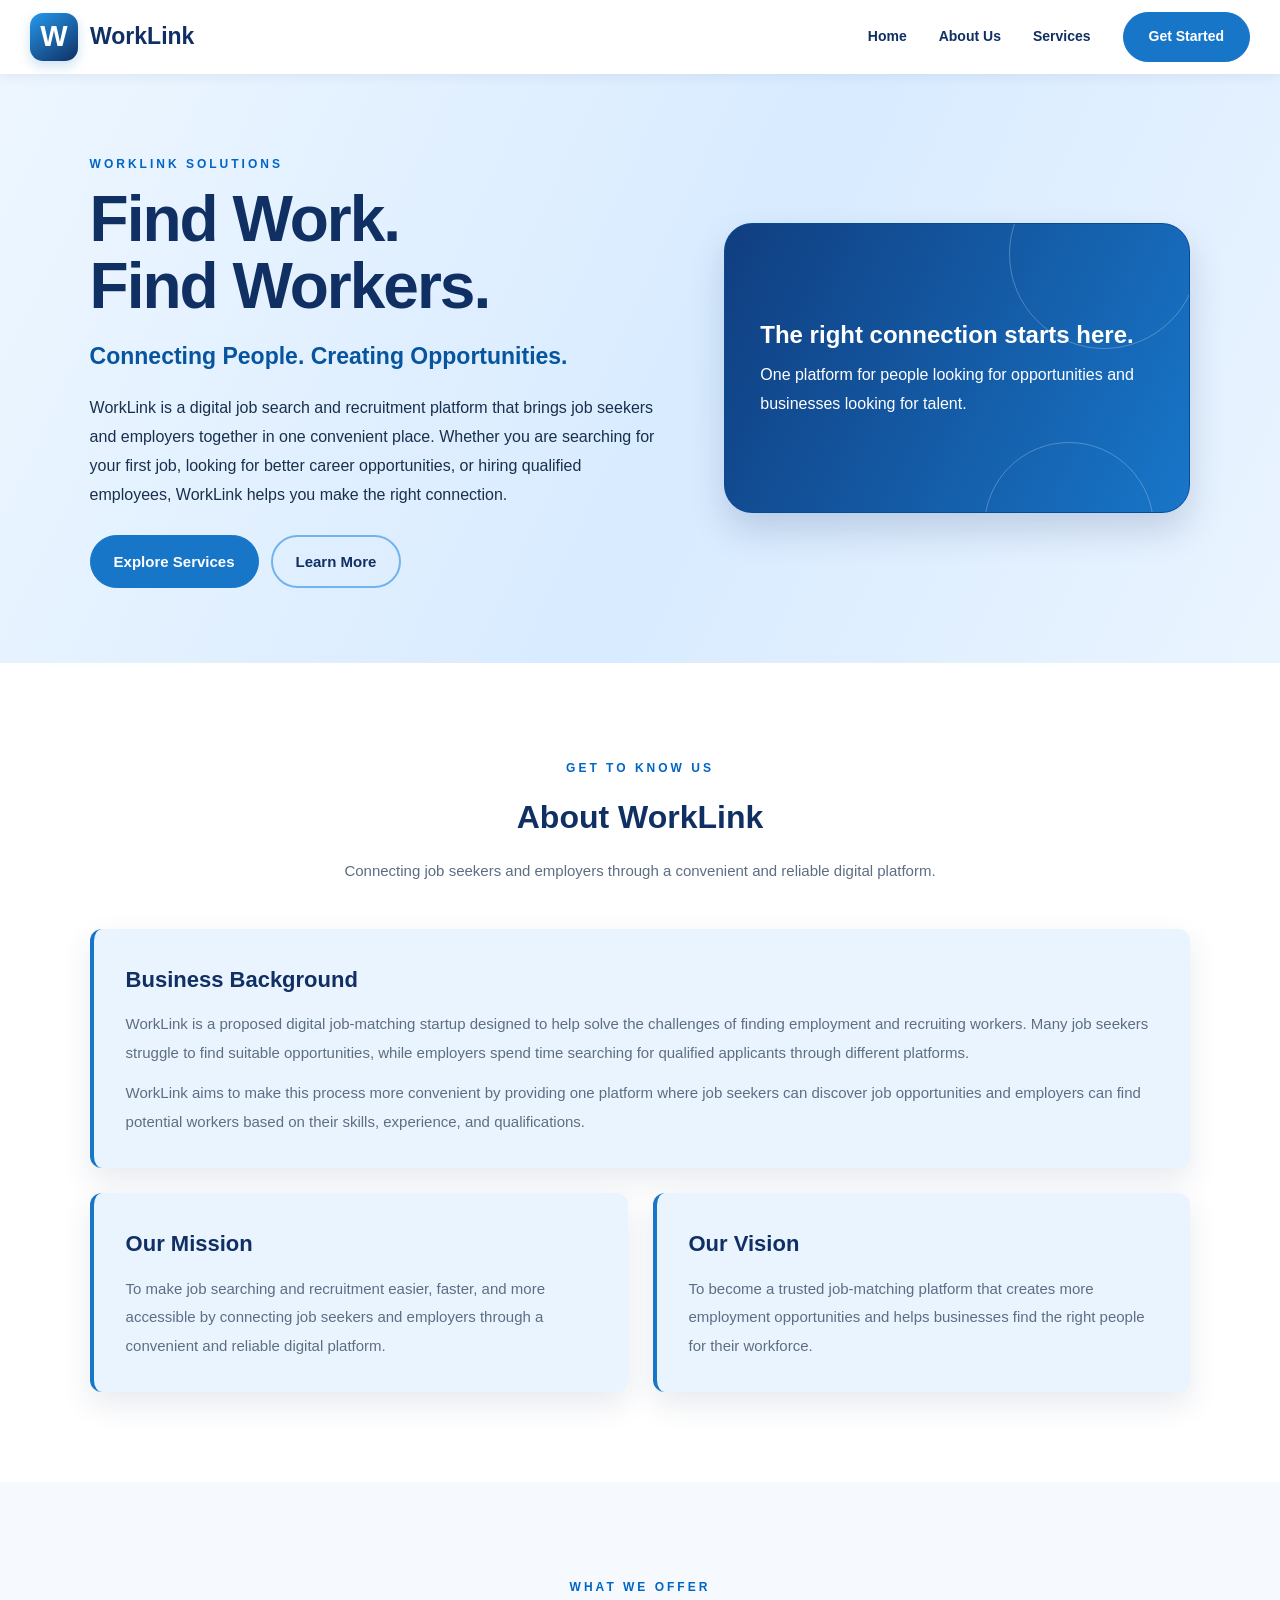
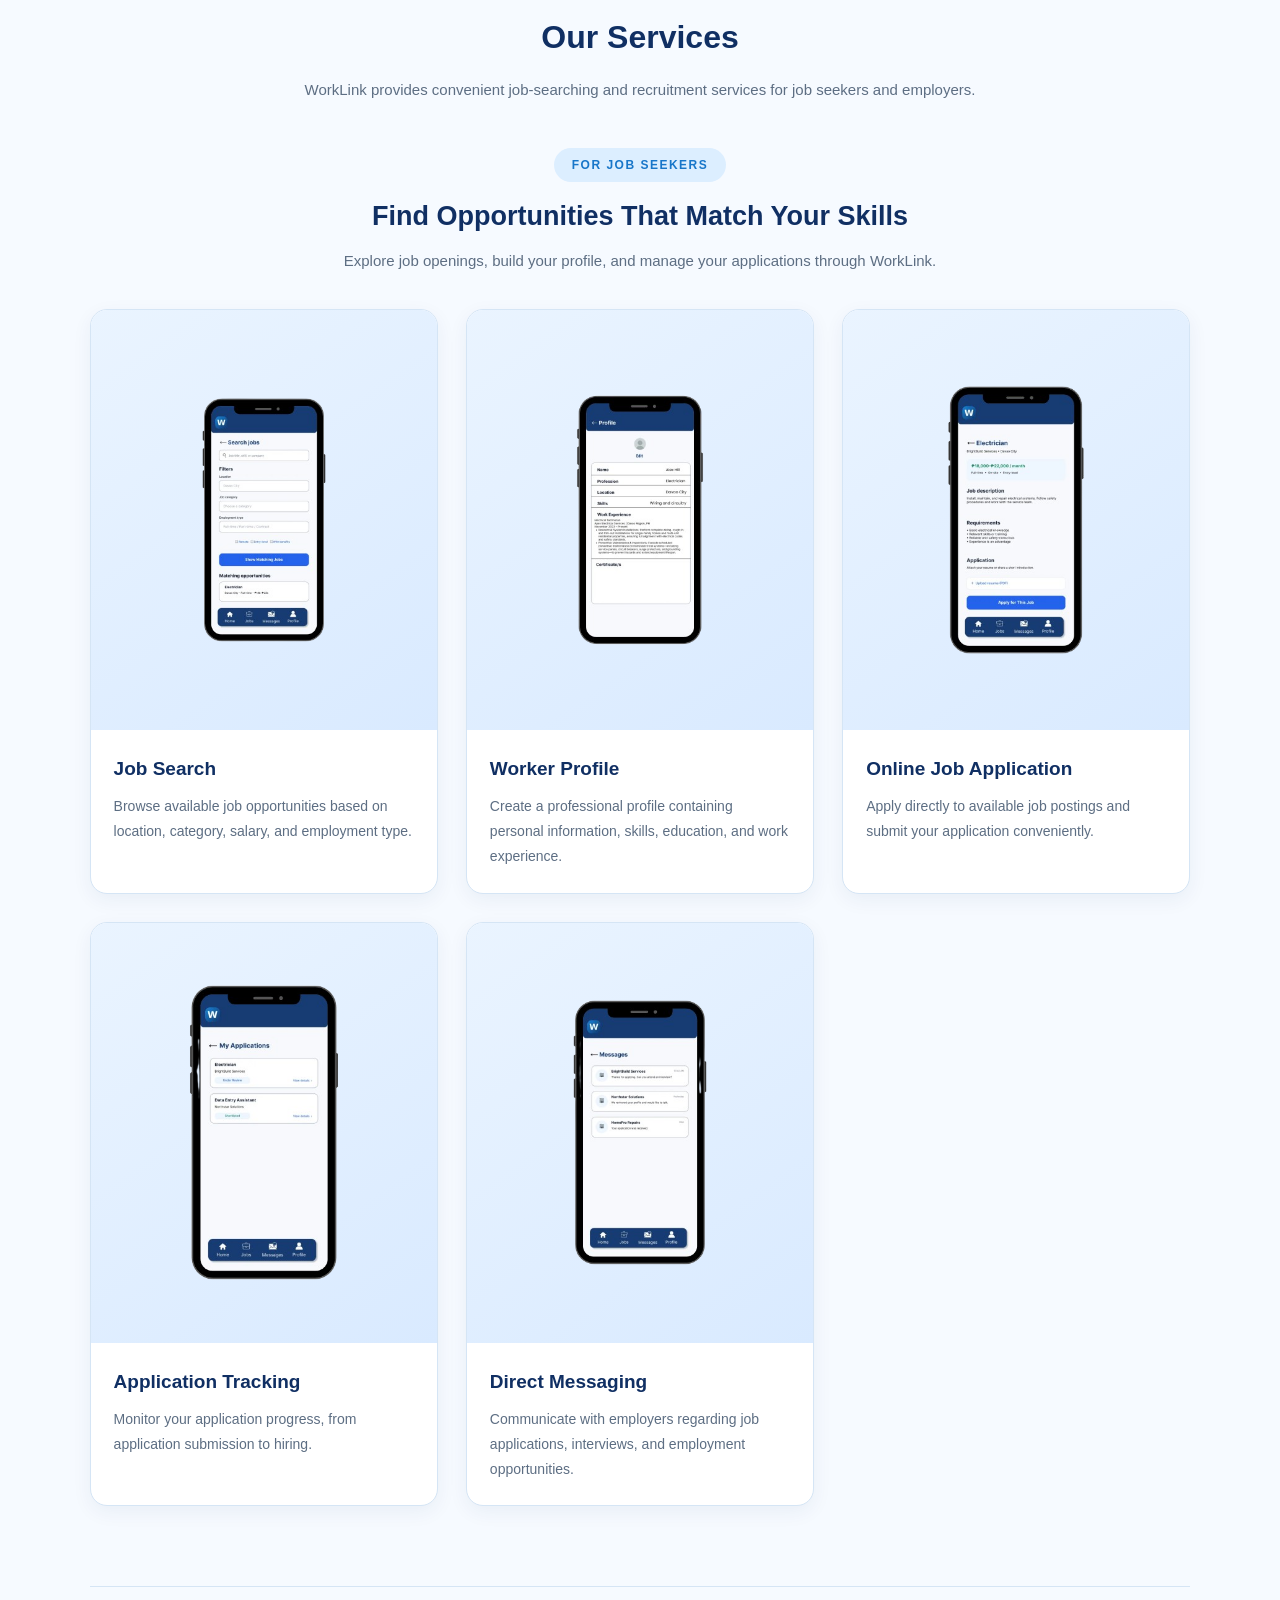
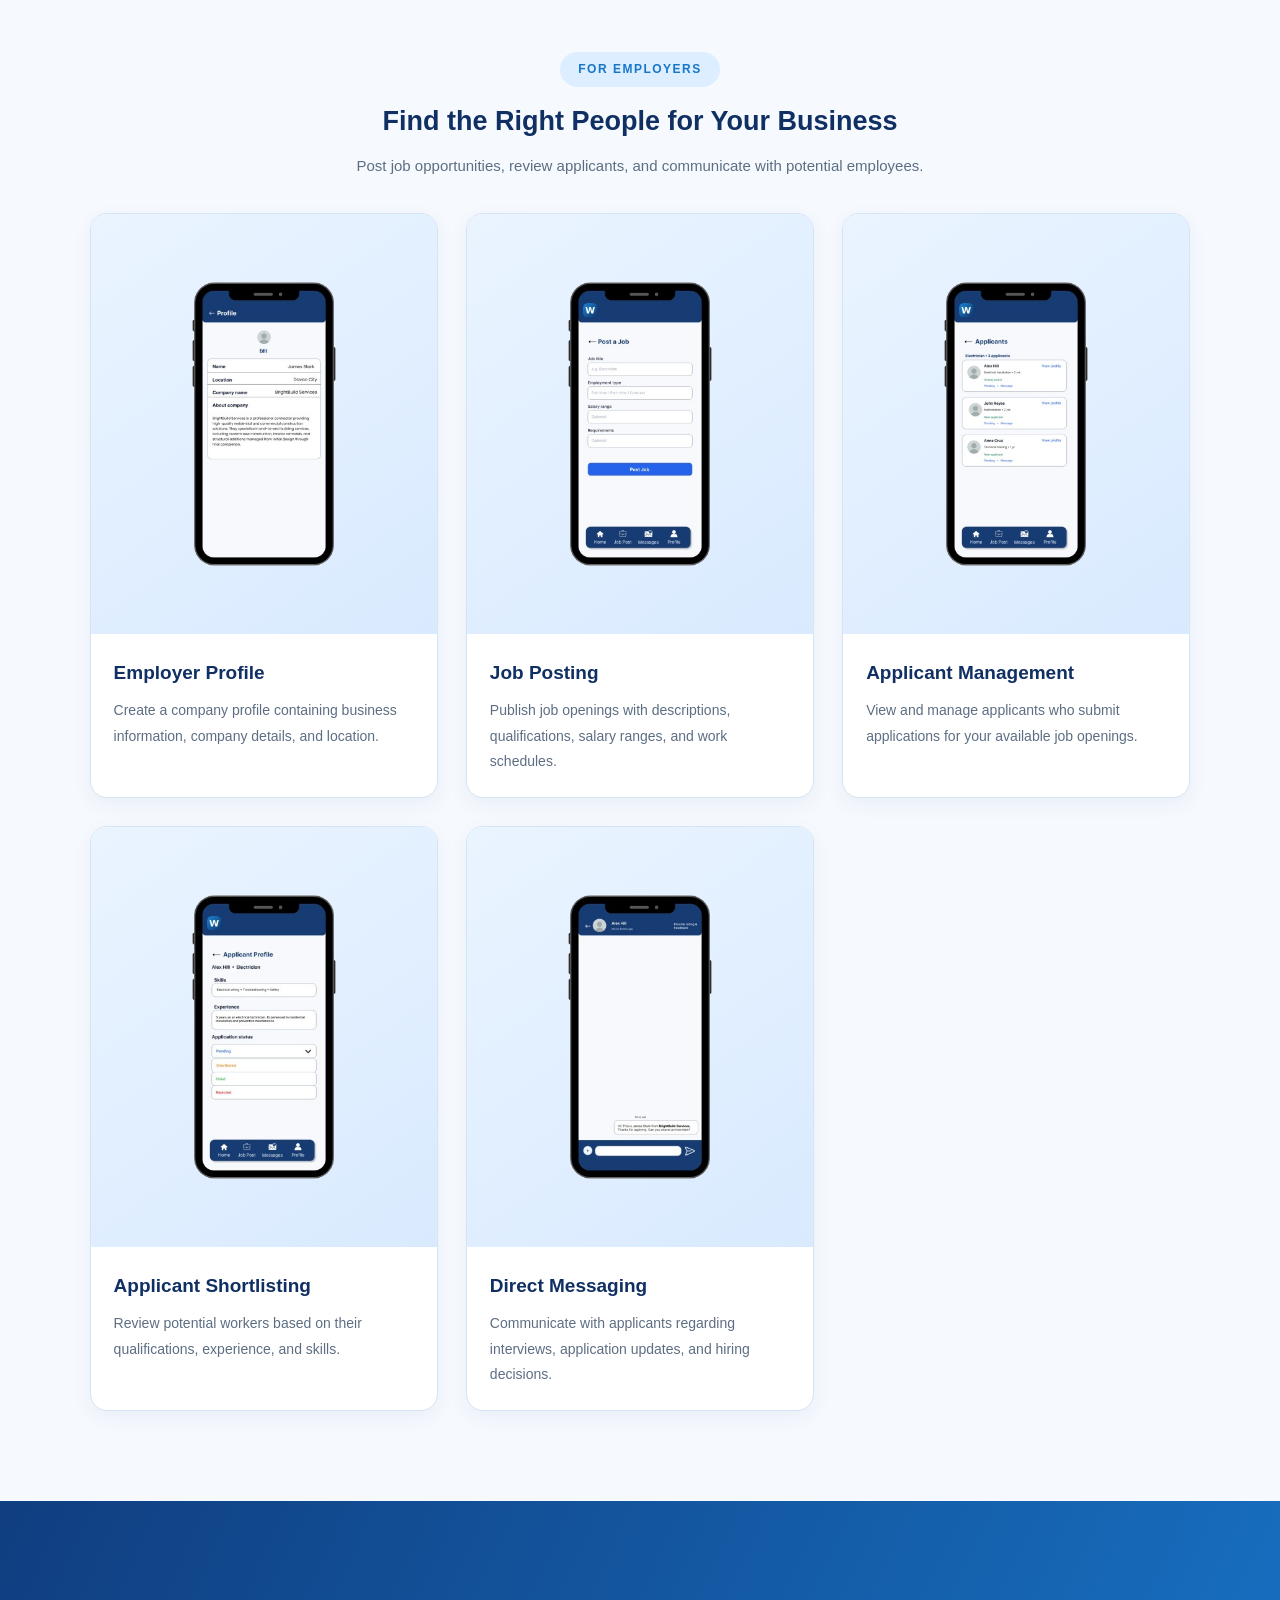
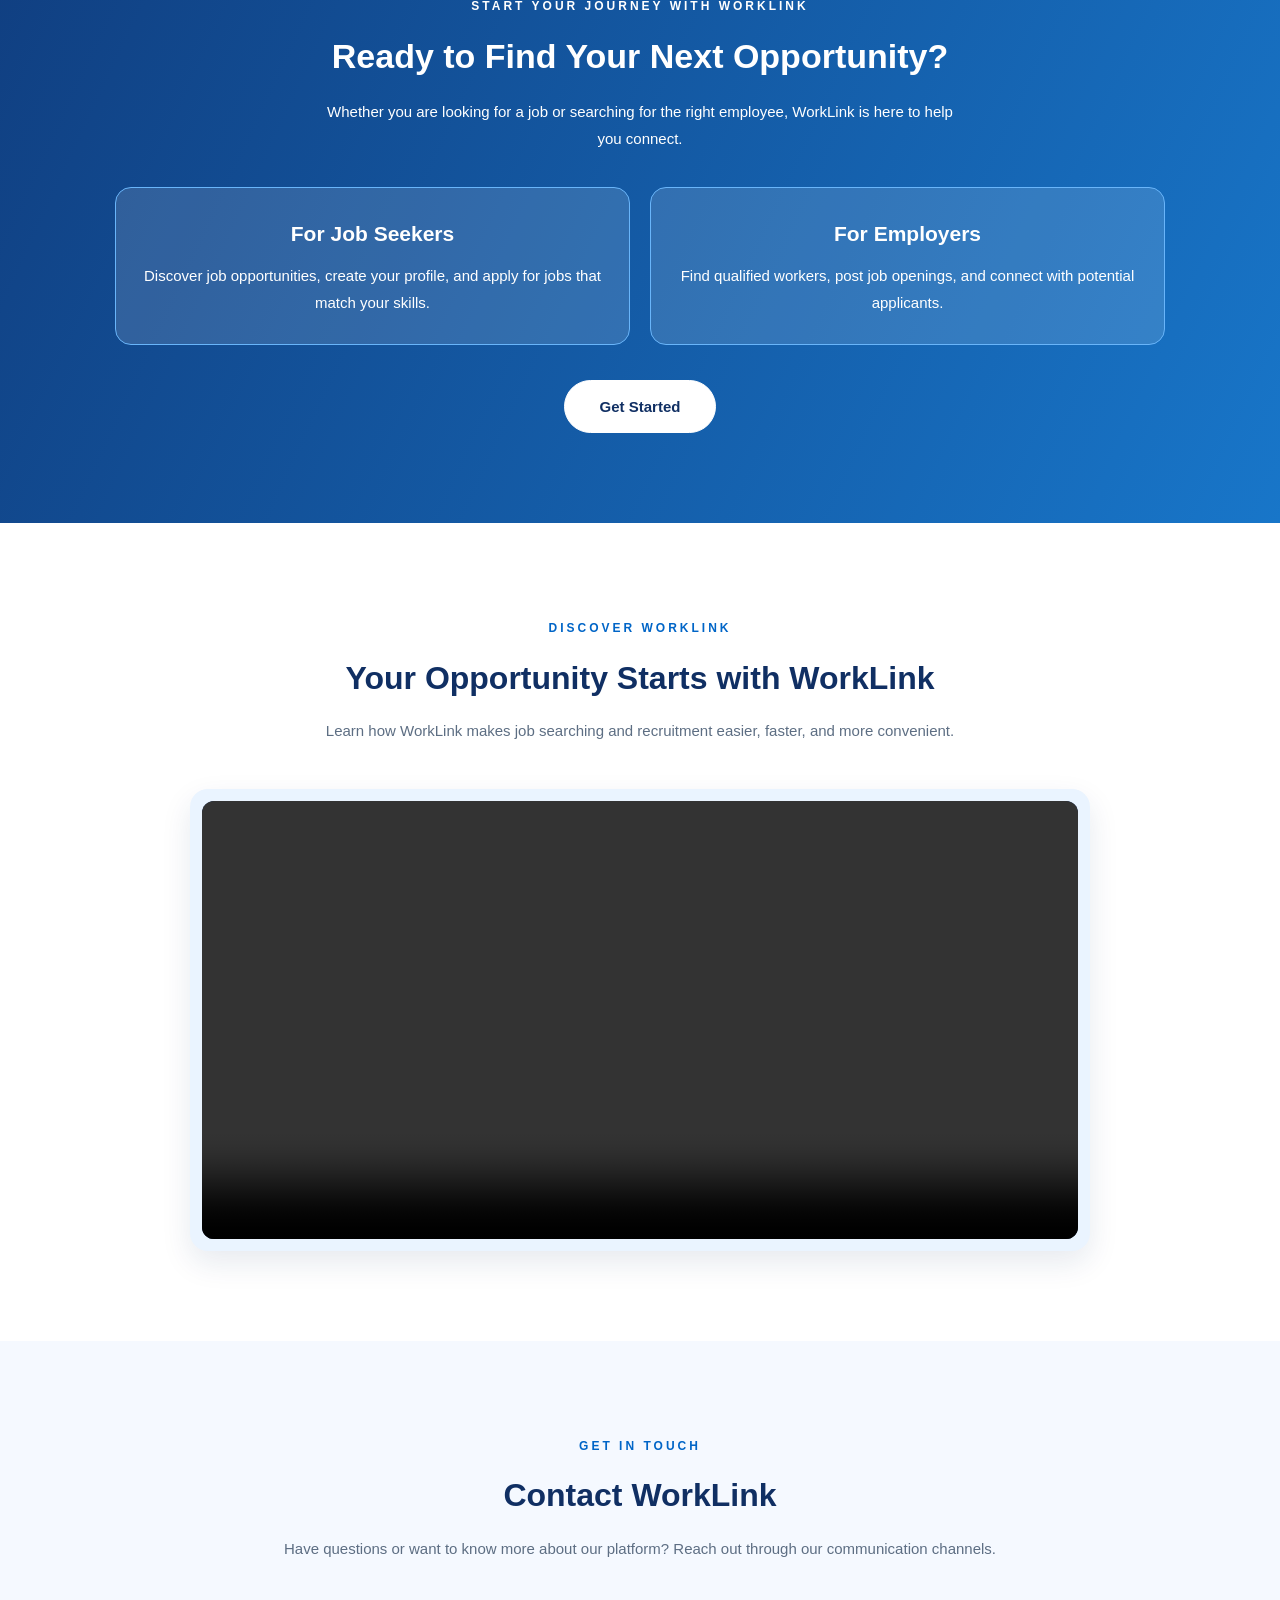
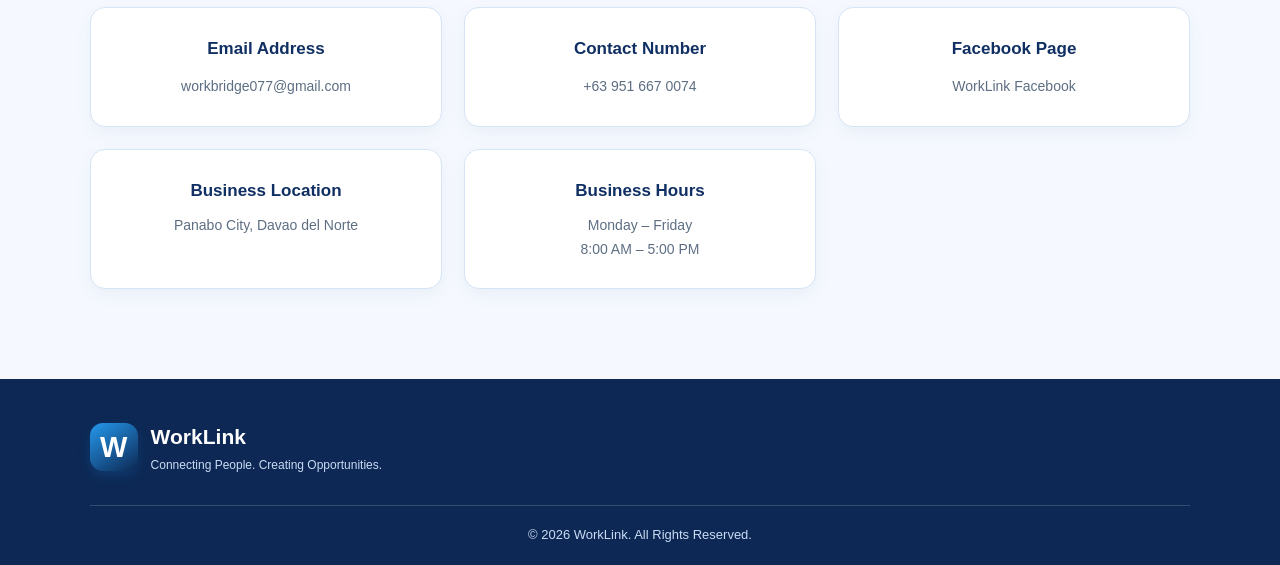
==== commit aead854d: "Upload WorkLink website files Added HTML, CSS, images, and website assets." ====
--- a/index.html
+++ b/index.html
@@ -4,95 +4,94 @@
 <head>
     <meta charset="UTF-8">
     <meta name="viewport" content="width=device-width, initial-scale=1.0">
-
+    <meta name="description" content="WorkLink connects job seekers with employers and creates employment opportunities.">
     <title>WorkLink | Connecting People to Opportunities</title>
-
     <link rel="stylesheet" href="style.css">
 </head>
 
 <body>
 
     <!-- NAVIGATION BAR -->
-    <header>
-        <nav class="navbar">
+    <header class="navbar">
+        <div class="nav-container">
 
             <a href="#home" class="brand">
-                <div class="logo-icon">W</div>
-
+                <div class="logo">W</div>
                 <div class="brand-text">
                     <h2>WorkLink</h2>
-                    <span>A WorkLink Solutions startup</span>
+                    
                 </div>
             </a>
 
-            <ul class="nav-links">
-                <li><a href="#home">Home</a></li>
-                <li><a href="#about">About Us</a></li>
-                <li><a href="#services">Services</a></li>
-
-                <li>
-                    <a href="https://www.figma.com/proto/37AavuzJGGs83bTJ30jUGh/WorkLink-App?node-id=457-2&t=GsyCkVT9I5WtSx7u-0&scaling=scale-down&content-scaling=fixed&page-id=0%3A1&starting-point-node-id=457%3A2"
-                       class="nav-button"
-                       target="_blank"
-                       rel="noopener noreferrer">
-                        Get Started
+            <nav class="nav-links">
+                <a href="#home">Home</a>
+                <a href="#about">About Us</a>
+                <a href="#services">Services</a>
+                <a href="#contact" class="nav-button">Get Started</a>
+            </nav>
+
+            <button class="menu-toggle" aria-label="Toggle navigation"
+                    aria-expanded="false" onclick="toggleMenu()">
+                ☰
+            </button>
+
+        </div>
+    </header>
+
+
+    <!-- HOME / HERO SECTION -->
+    <section class="hero" id="home">
+
+        <div class="hero-container">
+
+            <div class="hero-content">
+
+                <span class="eyebrow">WORKLINK SOLUTIONS</span>
+
+                <h1>
+                    Find Work.<br>
+                    Find Workers.
+                </h1>
+
+                <h2>Connecting People. Creating Opportunities.</h2>
+
+                <p>
+                    WorkLink is a digital job search and recruitment platform
+                    that brings job seekers and employers together in one
+                    convenient place. Whether you are searching for your first
+                    job, looking for better career opportunities, or hiring
+                    qualified employees, WorkLink helps you make the right
+                    connection.
+                </p>
+
+                <div class="hero-buttons">
+                    <a href="#services" class="btn btn-primary">
+                        Explore Services
                     </a>
-                </li>
-            </ul>
-
-        </nav>
-    </header>
-
-
-    <!-- HOME SECTION -->
-    <section class="home" id="home">
-
-        <div class="home-content">
-
-            <p class="eyebrow">WORKLINK SOLUTIONS</p>
-
-            <h1>Find Work.<br>Find Workers.</h1>
-
-            <h3>Connecting People. Creating Opportunities.</h3>
-
-            <p class="home-description">
-                WorkLink is a digital job search and recruitment platform
-                that brings job seekers and employers together in one
-                convenient place. Whether you are searching for your first
-                job, looking for better career opportunities, or hiring
-                qualified employees, WorkLink helps you make the right connection.
-            </p>
-
-            <div class="home-buttons">
-
-                <a href="#services" class="btn primary-btn">
-                    Explore Services
-                </a>
-
-                <a href="#about" class="btn secondary-btn">
-                    Learn More
-                </a>
-
-            </div>
-
-        </div>
-
-
-        <div class="hero-card">
-
-            <div class="hero-card-content">
-
-                <h2>The right connection starts here.</h2>
-
-                <p>
-                    One platform for people looking for opportunities
-                    and businesses looking for talent.
-                </p>
-
-            </div>
-
-            <div class="circle circle-one"></div>
-            <div class="circle circle-two"></div>
+
+                    <a href="#about" class="btn btn-outline">
+                        Learn More
+                    </a>
+                </div>
+
+            </div>
+
+
+            <div class="hero-card">
+
+                <div class="circle circle-one"></div>
+                <div class="circle circle-two"></div>
+
+                <div class="hero-card-content">
+                    <h3>The right connection starts here.</h3>
+
+                    <p>
+                        One platform for people looking for opportunities
+                        and businesses looking for talent.
+                    </p>
+                </div>
+
+            </div>
 
         </div>
 
@@ -100,11 +99,11 @@
 
 
     <!-- ABOUT US SECTION -->
-    <section class="section about" id="about">
+    <section class="about section" id="about">
 
         <div class="section-heading">
 
-            <p class="eyebrow">GET TO KNOW US</p>
+            <span class="eyebrow">GET TO KNOW US</span>
 
             <h2>About WorkLink</h2>
 
@@ -116,54 +115,299 @@
         </div>
 
 
-        <div class="about-background">
-
-            <h3>Business Background</h3>
+        <div class="about-container">
+
+            <div class="about-box">
+
+                <h3>Business Background</h3>
+
+                <p>
+                    WorkLink is a proposed digital job-matching startup
+                    designed to help solve the challenges of finding
+                    employment and recruiting workers. Many job seekers
+                    struggle to find suitable opportunities, while employers
+                    spend time searching for qualified applicants through
+                    different platforms.
+                </p>
+
+                <p>
+                    WorkLink aims to make this process more convenient by
+                    providing one platform where job seekers can discover
+                    job opportunities and employers can find potential
+                    workers based on their skills, experience, and
+                    qualifications.
+                </p>
+
+            </div>
+
+
+            <div class="about-grid">
+
+                <div class="about-box mission-box">
+                    
+                    <h3>Our Mission</h3>
+
+                    <p>
+                        To make job searching and recruitment easier,
+                        faster, and more accessible by connecting job
+                        seekers and employers through a convenient and
+                        reliable digital platform.
+                    </p>
+                </div>
+
+
+                <div class="about-box vision-box">
+                    
+                    <h3>Our Vision</h3>
+
+                    <p>
+                        To become a trusted job-matching platform that
+                        creates more employment opportunities and helps
+                        businesses find the right people for their
+                        workforce.
+                    </p>
+                </div>
+
+            </div>
+
+        </div>
+
+    </section>
+
+
+    <!-- SERVICES SECTION -->
+    <section class="services section" id="services">
+
+        <div class="section-heading">
+
+            <span class="eyebrow">WHAT WE OFFER</span>
+
+            <h2>Our Services</h2>
 
             <p>
-                WorkLink is a proposed digital job-matching startup designed
-                to help solve the challenges of finding employment and
-                recruiting workers. Many job seekers struggle to find suitable
-                opportunities, while employers spend time searching for
-                qualified applicants through different platforms.
-
-                WorkLink aims to make this process more convenient by
-                providing one platform where job seekers can discover job
-                opportunities and employers can find potential workers based
-                on their skills, experience, and qualifications.
+                WorkLink provides convenient job-searching and recruitment
+                services for job seekers and employers.
             </p>
 
         </div>
 
 
-        <div class="about-container">
-
-            <div class="about-card">
-
-                <div class="card-icon">M</div>
-
-                <h3>Our Mission</h3>
-
+        <!-- JOB SEEKER SERVICES -->
+        <div class="service-category">
+
+            <div class="category-heading">
+                <span class="category-label">FOR JOB SEEKERS</span>
+                <h3>Find Opportunities That Match Your Skills</h3>
                 <p>
-                    To make job searching and recruitment easier, faster,
-                    and more accessible by connecting job seekers and
-                    employers through a convenient and reliable digital platform.
+                    Explore job openings, build your profile, and manage
+                    your applications through WorkLink.
                 </p>
-
-            </div>
-
-
-            <div class="about-card">
-
-                <div class="card-icon">V</div>
-
-                <h3>Our Vision</h3>
-
+            </div>
+
+
+            <div class="service-grid">
+
+                <article class="service-card">
+
+                    <div class="service-image">
+                        <img src="images/job-search.png"
+                             alt="WorkLink job search interface">
+                    </div>
+
+                    <div class="service-info">
+                        <h4>Job Search</h4>
+                        <p>
+                            Browse available job opportunities based on
+                            location, category, salary, and employment type.
+                        </p>
+                    </div>
+
+                </article>
+
+
+                <article class="service-card">
+
+                    <div class="service-image">
+                        <img src="images/worker-profile.png"
+                             alt="WorkLink worker profile interface">
+                    </div>
+
+                    <div class="service-info">
+                        <h4>Worker Profile</h4>
+                        <p>
+                            Create a professional profile containing
+                            personal information, skills, education,
+                            and work experience.
+                        </p>
+                    </div>
+
+                </article>
+
+
+                <article class="service-card">
+
+                    <div class="service-image">
+                        <img src="images/job-application.png"
+                             alt="WorkLink online job application">
+                    </div>
+
+                    <div class="service-info">
+                        <h4>Online Job Application</h4>
+                        <p>
+                            Apply directly to available job postings
+                            and submit your application conveniently.
+                        </p>
+                    </div>
+
+                </article>
+
+
+                <article class="service-card">
+
+                    <div class="service-image">
+                        <img src="images/application-tracking.png"
+                             alt="WorkLink application tracking interface">
+                    </div>
+
+                    <div class="service-info">
+                        <h4>Application Tracking</h4>
+                        <p>
+                            Monitor your application progress, from
+                            application submission to hiring.
+                        </p>
+                    </div>
+
+                </article>
+
+
+                <article class="service-card">
+
+                    <div class="service-image">
+                        <img src="images/direct-messaging.png"
+                             alt="WorkLink messaging interface">
+                    </div>
+
+                    <div class="service-info">
+                        <h4>Direct Messaging</h4>
+                        <p>
+                            Communicate with employers regarding
+                            job applications, interviews, and
+                            employment opportunities.
+                        </p>
+                    </div>
+
+                </article>
+
+            </div>
+
+        </div>
+
+
+        <!-- EMPLOYER SERVICES -->
+        <div class="service-category employer-category">
+
+            <div class="category-heading">
+                <span class="category-label">FOR EMPLOYERS</span>
+                <h3>Find the Right People for Your Business</h3>
                 <p>
-                    To become a trusted job-matching platform that creates
-                    more employment opportunities and helps businesses find
-                    the right people for their workforce.
+                    Post job opportunities, review applicants, and
+                    communicate with potential employees.
                 </p>
+            </div>
+
+
+            <div class="service-grid">
+
+                <article class="service-card">
+
+                    <div class="service-image">
+                        <img src="images/employer-profile.png"
+                             alt="WorkLink employer profile interface">
+                    </div>
+
+                    <div class="service-info">
+                        <h4>Employer Profile</h4>
+                        <p>
+                            Create a company profile containing business
+                            information, company details, and location.
+                        </p>
+                    </div>
+
+                </article>
+
+
+                <article class="service-card">
+
+                    <div class="service-image">
+                        <img src="images/job-posting.png"
+                             alt="WorkLink job posting interface">
+                    </div>
+
+                    <div class="service-info">
+                        <h4>Job Posting</h4>
+                        <p>
+                            Publish job openings with descriptions,
+                            qualifications, salary ranges, and
+                            work schedules.
+                        </p>
+                    </div>
+
+                </article>
+
+
+                <article class="service-card">
+
+                    <div class="service-image">
+                        <img src="images/applicant-management.png"
+                             alt="WorkLink applicant management interface">
+                    </div>
+
+                    <div class="service-info">
+                        <h4>Applicant Management</h4>
+                        <p>
+                            View and manage applicants who submit
+                            applications for your available job openings.
+                        </p>
+                    </div>
+
+                </article>
+
+
+                <article class="service-card">
+
+                    <div class="service-image">
+                        <img src="images/applicant-profile.png"
+                             alt="WorkLink applicant profile and status interface">
+                    </div>
+
+                    <div class="service-info">
+                        <h4>Applicant Shortlisting</h4>
+                        <p>
+                            Review potential workers based on their
+                            qualifications, experience, and skills.
+                        </p>
+                    </div>
+
+                </article>
+
+
+                <article class="service-card">
+
+                    <div class="service-image">
+                        <img src="images/employer-messaging.png"
+                             alt="WorkLink employer messaging interface">
+                    </div>
+
+                    <div class="service-info">
+                        <h4>Direct Messaging</h4>
+                        <p>
+                            Communicate with applicants regarding
+                            interviews, application updates, and
+                            hiring decisions.
+                        </p>
+                    </div>
+
+                </article>
 
             </div>
 
@@ -172,387 +416,70 @@
     </section>
 
 
-    <!-- SERVICES SECTION -->
-    <section class="section services" id="services">
+    <!-- CALL TO ACTION SECTION -->
+    <section class="cta-section" id="get-started">
+
+        <div class="cta-container">
+
+            <span class="eyebrow cta-eyebrow">
+                START YOUR JOURNEY WITH WORKLINK
+            </span>
+
+            <h2>Ready to Find Your Next Opportunity?</h2>
+
+            <p>
+                Whether you are looking for a job or searching for
+                the right employee, WorkLink is here to help you connect.
+            </p>
+
+
+            <div class="cta-grid">
+
+                <div class="cta-card">
+                    <h3>For Job Seekers</h3>
+
+                    <p>
+                        Discover job opportunities, create your profile,
+                        and apply for jobs that match your skills.
+                    </p>
+                </div>
+
+
+                <div class="cta-card">
+                    <h3>For Employers</h3>
+
+                    <p>
+                        Find qualified workers, post job openings,
+                        and connect with potential applicants.
+                    </p>
+                </div>
+
+            </div>
+
+
+            <a class="btn cta-button"
+               href="https://www.figma.com/proto/37AavuzJGGs83bTJ30jUGh/WorkLink-App?node-id=457-2&t=GsyCkVT9I5WtSx7u-0&scaling=scale-down&content-scaling=fixed&page-id=0%3A1&starting-point-node-id=457%3A2"
+               target="_blank"
+               rel="noopener noreferrer">
+                Get Started
+            </a>
+
+        </div>
+
+    </section>
+
+
+    <!-- PROMOTIONAL VIDEO SECTION -->
+    <section class="video-section section" id="video">
 
         <div class="section-heading">
 
-            <p class="eyebrow">WHAT WE OFFER</p>
-
-            <h2>Our Services</h2>
+            <span class="eyebrow">DISCOVER WORKLINK</span>
+
+            <h2>Your Opportunity Starts with WorkLink</h2>
 
             <p>
-                WorkLink provides job-searching and recruitment services
-                for job seekers and employers.
-            </p>
-
-        </div>
-
-
-        <!-- JOB SEEKER SERVICES -->
-        <div class="service-heading">
-
-            <h3>For Job Seekers</h3>
-
-            <p>
-                Find opportunities and manage your job applications with ease.
-            </p>
-
-        </div>
-
-
-        <div class="job-seeker-services">
-
-
-            <!-- JOB SEARCH -->
-            <div class="job-service-card">
-
-                <div class="job-service-image">
-
-                    <img src="images/job-search.png"
-                         alt="WorkLink Search Jobs mobile application">
-
-                </div>
-
-                <div class="job-service-content">
-
-                    <h3>Job Search</h3>
-
-                    <p>
-                        Browse available job opportunities based on location,
-                        category, salary, and employment type. Find jobs that
-                        match your skills, qualifications, and interests.
-                    </p>
-
-                </div>
-
-            </div>
-
-
-            <!-- WORKER PROFILE -->
-            <div class="job-service-card">
-
-                <div class="job-service-image">
-
-                    <img src="images/worker-profile.png"
-                         alt="WorkLink Worker Profile mobile application">
-
-                </div>
-
-                <div class="job-service-content">
-
-                    <h3>Worker Profile</h3>
-
-                    <p>
-                        Create and manage your personal profile containing
-                        your skills, education, qualifications, and work
-                        experience. Help employers learn more about your
-                        professional background.
-                    </p>
-
-                </div>
-
-            </div>
-
-
-            <!-- ONLINE JOB APPLICATION -->
-            <div class="job-service-card">
-
-                <div class="job-service-image">
-
-                    <img src="images/job-application.png"
-                         alt="WorkLink Job Application mobile application">
-
-                </div>
-
-                <div class="job-service-content">
-
-                    <h3>Online Job Application</h3>
-
-                    <p>
-                        Apply directly to available job postings and submit
-                        your applications online. Review job descriptions
-                        and requirements before applying for opportunities.
-                    </p>
-
-                </div>
-
-            </div>
-
-
-            <!-- APPLICATION TRACKING -->
-            <div class="job-service-card">
-
-                <div class="job-service-image">
-
-                    <img src="images/application-tracking.png"
-                         alt="WorkLink Application Tracking mobile application">
-
-                </div>
-
-                <div class="job-service-content">
-
-                    <h3>Application Tracking</h3>
-
-                    <p>
-                        Monitor the progress of your submitted job
-                        applications. Check your application status, from
-                        submission and review to the hiring process.
-                    </p>
-
-                </div>
-
-            </div>
-
-
-            <!-- DIRECT MESSAGING -->
-            <div class="job-service-card">
-
-                <div class="job-service-image">
-
-                    <img src="images/direct-messaging.png"
-                         alt="WorkLink Job Seeker Direct Messaging mobile application">
-
-                </div>
-
-                <div class="job-service-content">
-
-                    <h3>Direct Messaging</h3>
-
-                    <p>
-                        Communicate directly with employers about job
-                        applications, interview schedules, and employment
-                        opportunities. Make communication easier and more
-                        convenient.
-                    </p>
-
-                </div>
-
-            </div>
-
-        </div>
-
-
-        <!-- EMPLOYER SERVICES -->
-        <div class="service-heading employer-heading">
-
-            <h3>For Employers</h3>
-
-            <p>
-                Find qualified workers and simplify your recruitment process
-                with WorkLink.
-            </p>
-
-        </div>
-
-
-        <div class="employer-services">
-
-
-            <!-- EMPLOYER PROFILE -->
-            <div class="employer-service-card">
-
-                <div class="employer-service-image">
-
-                    <img src="images/employer-profile.png"
-                         alt="WorkLink Employer Company Profile mobile application">
-
-                </div>
-
-                <div class="employer-service-content">
-
-                    <h3>Employer Profile</h3>
-
-                    <p>
-                        Create a company or employer profile to introduce
-                        your business and establish your presence on WorkLink.
-                        Provide company information, location, and business
-                        details to help job seekers learn more about your
-                        organization.
-                    </p>
-
-                </div>
-
-            </div>
-
-
-            <!-- JOB POSTING -->
-            <div class="employer-service-card">
-
-                <div class="employer-service-image">
-
-                    <img src="images/job-posting.png"
-                         alt="WorkLink Post a Job mobile application">
-
-                </div>
-
-                <div class="employer-service-content">
-
-                    <h3>Job Posting</h3>
-
-                    <p>
-                        Publish job openings with descriptions,
-                        qualifications, salary information, and employment
-                        types. Make your available positions visible to job
-                        seekers searching for new opportunities.
-                    </p>
-
-                </div>
-
-            </div>
-
-
-            <!-- APPLICANT MANAGEMENT -->
-            <div class="employer-service-card">
-
-                <div class="employer-service-image">
-
-                    <img src="images/applicant-management.png"
-                         alt="WorkLink Applicants List mobile application">
-
-                </div>
-
-                <div class="employer-service-content">
-
-                    <h3>Applicant Management</h3>
-
-                    <p>
-                        View and manage individuals who apply for your job
-                        openings in one convenient platform. Review applicant
-                        information, experience, and qualifications to
-                        organize the recruitment process.
-                    </p>
-
-                </div>
-
-            </div>
-
-
-            <!-- APPLICANT SHORTLISTING -->
-            <div class="employer-service-card">
-
-                <div class="employer-service-image">
-
-                    <img src="images/applicant-shortlisting.png"
-                         alt="WorkLink Applicant Profile and Status mobile application">
-
-                </div>
-
-                <div class="employer-service-content">
-
-                    <h3>Applicant Shortlisting</h3>
-
-                    <p>
-                        Identify and select potential workers based on
-                        their skills, experience, and qualifications.
-                        Review applicant profiles and update their
-                        application status throughout the hiring process.
-                    </p>
-
-                </div>
-
-            </div>
-
-
-            <!-- EMPLOYER DIRECT MESSAGING -->
-            <div class="employer-service-card">
-
-                <div class="employer-service-image">
-
-                    <img src="images/employer-messaging.png"
-                         alt="WorkLink Employer Direct Messaging mobile application">
-
-                </div>
-
-                <div class="employer-service-content">
-
-                    <h3>Direct Messaging</h3>
-
-                    <p>
-                        Communicate directly with applicants regarding
-                        job applications, interview schedules, and hiring
-                        opportunities. Make communication with potential
-                        employees easier and more convenient.
-                    </p>
-
-                </div>
-
-            </div>
-
-        </div>
-
-    </section>
-
-
-    <!-- CALL TO ACTION SECTION -->
-    <section class="cta" id="get-started">
-
-        <p class="eyebrow">
-            START YOUR JOURNEY WITH WORKLINK
-        </p>
-
-        <h2>Ready to Find Your Next Opportunity?</h2>
-
-        <p>
-            Whether you are looking for a job or searching for the right
-            employee, WorkLink is here to help you connect.
-        </p>
-
-
-        <div class="cta-container">
-
-            <!-- JOB SEEKERS CARD -->
-            <div class="cta-card">
-
-                <h3>For Job Seekers</h3>
-
-                <p>
-                    Discover job opportunities, create your profile,
-                    and apply for jobs that match your skills.
-                </p>
-
-            </div>
-
-
-            <!-- EMPLOYERS CARD -->
-            <div class="cta-card">
-
-                <h3>For Employers</h3>
-
-                <p>
-                    Find qualified workers, post job openings,
-                    and connect with potential applicants.
-                </p>
-
-            </div>
-
-        </div>
-
-
-        <!-- MAIN CTA BUTTON -->
-        <a href="https://www.figma.com/proto/37AavuzJGGs83bTJ30jUGh/WorkLink-App?node-id=457-2&t=GsyCkVT9I5WtSx7u-0&scaling=scale-down&content-scaling=fixed&page-id=0%3A1&starting-point-node-id=457%3A2"
-           class="main-cta"
-           target="_blank"
-           rel="noopener noreferrer">
-
-            GET STARTED
-
-        </a>
-
-    </section>
-
-
-    <!-- PROMOTIONAL VIDEO -->
-    <section class="section video-section" id="video">
-
-        <div class="section-heading">
-
-            <p class="eyebrow">DISCOVER WORKLINK</p>
-
-            <h2>Your Opportunity Starts with WorkLink</h2>
-
-            <p>
-                Discover how WorkLink makes job searching and recruitment
+                Learn how WorkLink makes job searching and recruitment
                 easier, faster, and more convenient.
             </p>
 
@@ -561,12 +488,9 @@
 
         <div class="video-container">
 
-            <video controls>
-
+            <video controls preload="metadata">
                 <source src="promotional-video.mp4" type="video/mp4">
-
                 Your browser does not support HTML video.
-
             </video>
 
         </div>
@@ -574,80 +498,66 @@
     </section>
 
 
-    <!-- CONTACT INFORMATION -->
-    <section class="contact" id="contact">
-
-        <div class="contact-content">
-
-
-            <!-- CONTACT INTRODUCTION -->
-            <div>
-
-                <p class="eyebrow">WE ARE HERE TO HELP</p>
-
-                <h2>Get in Touch with WorkLink</h2>
-
-                <p>
-                    Have questions, need assistance, or want to become
-                    an employer partner? Contact us through our
-                    communication channels. We look forward to connecting
-                    with you.
-                </p>
-
-            </div>
-
-
-            <!-- UPDATED BUSINESS DETAILS -->
-            <div class="contact-details">
-
-                <p>
-                    <strong>Business Name:</strong>
-                    WorkLink
-                </p>
-
-
-                <p>
-                    <strong>Email:</strong>
-
-                    <a href="mailto:workbridge077@gmail.com">
-                        workbridge077@gmail.com
-                    </a>
-                </p>
-
-
-                <p>
-                    <strong>Contact Number:</strong>
-
-                    <a href="tel:+639516670074">
-                        +63 951 667 0074
-                    </a>
-                </p>
-
-
-                <p>
-                    <strong>Facebook Page:</strong>
-
-                    <a href="https://www.facebook.com/worklink.2026/"
-                       target="_blank"
-                       rel="noopener noreferrer">
-
-                        WorkLink Facebook Page
-
-                    </a>
-                </p>
-
-
-                <p>
-                    <strong>Business Location:</strong>
-                    Panabo City, Davao del Norte, Philippines
-                </p>
-
-
-                <p>
-                    <strong>Business Hours:</strong>
-                    Monday–Friday, 8:00 AM–5:00 PM
-                </p>
-
+    <!-- CONTACT SECTION -->
+    <section class="contact-section section" id="contact">
+
+        <div class="section-heading">
+
+            <span class="eyebrow">GET IN TOUCH</span>
+
+            <h2>Contact WorkLink</h2>
+
+            <p>
+                Have questions or want to know more about our platform?
+                Reach out through our communication channels.
+            </p>
+
+        </div>
+
+
+        <div class="contact-grid">
+
+            <div class="contact-card">
+                
+                <h3>Email Address</h3>
+                <a href="mailto:workbridge077@gmail.com">
+                    workbridge077@gmail.com
+                </a>
+            </div>
+
+
+            <div class="contact-card">
+                
+                <h3>Contact Number</h3>
+                <a href="tel:+639516670074">
+                    +63 951 667 0074
+                </a>
+            </div>
+
+
+            <div class="contact-card">
+                
+                <h3>Facebook Page</h3>
+                <a href="https://www.facebook.com/worklink.2026/"
+                   target="_blank"
+                   rel="noopener noreferrer">
+                    WorkLink Facebook
+                </a>
+            </div>
+
+
+            <div class="contact-card">
+                
+                <h3>Business Location</h3>
+                <p>Panabo City, Davao del Norte</p>
+            </div>
+
+
+            <div class="contact-card">
+                
+                <h3>Business Hours</h3>
+                <p>Monday – Friday</p>
+                <p>8:00 AM – 5:00 PM</p>
             </div>
 
         </div>
@@ -656,49 +566,52 @@
 
 
     <!-- FOOTER -->
-    <footer>
-
-        <div class="footer-logo">
-
-            <div class="logo-icon">W</div>
-
-            <h2>WorkLink</h2>
-
-        </div>
-
-
-        <p>Connecting People to Opportunities.</p>
-
-        <p>Find the Right Job. Find the Right Worker.</p>
-
-
-        <div class="footer-contact">
-
-            <a href="mailto:workbridge077@gmail.com">
-                workbridge077@gmail.com
-            </a>
-
-            <span>|</span>
-
-            <a href="https://www.facebook.com/worklink.2026/"
-               target="_blank"
-               rel="noopener noreferrer">
-
-                Facebook
-
-            </a>
-
-        </div>
-
-
-        <div class="copyright">
-
-            <p>&copy; 2026 WorkLink. All Rights Reserved.</p>
-
+    <footer class="footer">
+
+        <div class="footer-container">
+
+            <div class="footer-brand">
+                <div class="logo footer-logo">W</div>
+
+                <div>
+                    <h3>WorkLink</h3>
+                    <p>Connecting People. Creating Opportunities.</p>
+                </div>
+            </div>
+
+
+        
+
+        </div>
+
+
+        <div class="footer-bottom">
+            <p>
+                &copy; 2026 WorkLink. All Rights Reserved.
+            </p>
         </div>
 
     </footer>
 
+
+    <!-- MOBILE NAVIGATION SCRIPT -->
+    <script>
+        function toggleMenu() {
+            const nav = document.querySelector(".nav-links");
+            const button = document.querySelector(".menu-toggle");
+            const isOpen = nav.classList.toggle("active");
+
+            button.setAttribute("aria-expanded", isOpen);
+        }
+
+        document.querySelectorAll(".nav-links a").forEach(link => {
+            link.addEventListener("click", () => {
+                document.querySelector(".nav-links").classList.remove("active");
+                document.querySelector(".menu-toggle")
+                    .setAttribute("aria-expanded", "false");
+            });
+        });
+    </script>
 
 </body>
 </html>
--- a/style.css
+++ b/style.css
@@ -1,6 +1,7 @@
 
 /* =========================================
-   WORKLINK COLOR PALETTE
+   WORKLINK WEBSITE
+   MAIN COLOR PALETTE
 ========================================= */
 
 :root {
@@ -10,6 +11,10 @@
     --ink: #19304d;
     --muted: #5d6e83;
     --white: #ffffff;
+
+    --light-blue: #dceeff;
+    --border: #d5e5f5;
+    --shadow: 0 12px 30px rgba(16, 47, 99, 0.10);
 }
 
 
@@ -21,22 +26,29 @@
     margin: 0;
     padding: 0;
     box-sizing: border-box;
+    scroll-behavior: smooth;
+}
+
+body {
     font-family: Arial, Helvetica, sans-serif;
-}
-
-html {
-    scroll-behavior: smooth;
-    scroll-padding-top: 90px;
-}
-
-body {
-    background-color: var(--white);
+    background: var(--white);
     color: var(--ink);
-    line-height: 1.6;
+    font-size: 16px;
+    line-height: 1.7;
 }
 
 a {
     text-decoration: none;
+    color: inherit;
+}
+
+img {
+    max-width: 100%;
+    display: block;
+}
+
+section {
+    scroll-margin-top: 85px;
 }
 
 
@@ -44,67 +56,78 @@
    NAVIGATION BAR
 ========================================= */
 
-header {
-    background-color: var(--white);
-    border-top: 4px solid #e5e7eb;
-    box-shadow: 0 2px 12px rgba(16, 47, 99, 0.08);
+.navbar {
+    width: 100%;
+    background: var(--white);
     position: sticky;
     top: 0;
     z-index: 1000;
-}
-
-.navbar {
-    min-height: 78px;
-    max-width: 1400px;
+    box-shadow: 0 2px 12px rgba(16, 47, 99, 0.07);
+}
+
+.nav-container {
+    max-width: 1380px;
     margin: auto;
-    padding: 10px 7%;
+    padding: 12px 30px;
+
     display: flex;
     align-items: center;
     justify-content: space-between;
 }
 
+
+/* LOGO */
+
 .brand {
     display: flex;
     align-items: center;
     gap: 12px;
+}
+
+.logo {
+    width: 48px;
+    height: 48px;
+
+    display: flex;
+    align-items: center;
+    justify-content: center;
+
+    background: linear-gradient(145deg, #2599ed, var(--navy));
+    color: var(--white);
+
+    font-size: 29px;
+    font-weight: 800;
+
+    border-radius: 13px;
+    box-shadow: 0 5px 12px rgba(24, 118, 201, 0.22);
+}
+
+.brand-text h2 {
     color: var(--navy);
-}
-
-.logo-icon {
-    width: 46px;
-    height: 46px;
-    background: linear-gradient(135deg, #2196ec, var(--navy));
-    color: var(--white);
-    border-radius: 14px;
-    display: flex;
-    justify-content: center;
-    align-items: center;
-    font-size: 28px;
-    font-weight: bold;
-    box-shadow: 0 5px 12px rgba(24, 118, 201, 0.25);
-}
-
-.brand-text h2 {
-    font-size: 26px;
-    line-height: 1.1;
+    font-size: 23px;
+    line-height: 1.2;
+    font-weight: 800;
 }
 
 .brand-text span {
-    font-size: 13px;
     color: var(--muted);
-}
+    font-size: 11px;
+    display: block;
+}
+
+
+/* NAVIGATION LINKS */
 
 .nav-links {
     display: flex;
     align-items: center;
-    gap: 30px;
-    list-style: none;
+    gap: 32px;
 }
 
 .nav-links a {
     color: var(--navy);
-    font-size: 16px;
-    font-weight: bold;
+    font-size: 14px;
+    font-weight: 700;
     transition: 0.3s;
 }
 
@@ -112,154 +135,208 @@
     color: var(--blue);
 }
 
-.nav-button {
-    background-color: var(--blue);
-    color: var(--white) !important;
-    padding: 13px 23px;
+.nav-links .nav-button {
+    background: var(--blue);
+    color: var(--white);
+
+    padding: 12px 25px;
     border-radius: 30px;
-    font-size: 16px;
-    font-weight: bold;
-    transition: 0.3s;
-}
-
-.nav-button:hover {
-    background-color: var(--navy);
-}
-
-
-/* =========================================
-   HOME / HERO SECTION
-========================================= */
-
-.home {
-    min-height: 535px;
-    padding: 80px 7%;
+
+    border: 1px solid var(--blue);
+}
+
+.nav-links .nav-button:hover {
+    background: var(--navy);
+    color: var(--white);
+}
+
+
+/* MOBILE MENU BUTTON */
+
+.menu-toggle {
+    display: none;
+    border: none;
+    background: none;
+    color: var(--navy);
+    font-size: 27px;
+    cursor: pointer;
+}
+
+
+/* =========================================
+   HERO SECTION
+========================================= */
+
+.hero {
+    width: 100%;
+    min-height: 510px;
+
+    display: flex;
+    align-items: center;
+
     background: linear-gradient(
         115deg,
-        #f0f7ff,
-        #d6ebff,
-        #eaf4ff
+        #edf6ff 0%,
+        #d8ebff 55%,
+        #eaf4ff 100%
     );
 
+    padding: 75px 7%;
+}
+
+.hero-container {
+    width: 100%;
+    max-width: 1380px;
+    margin: auto;
+
     display: grid;
-    grid-template-columns: 1.15fr 0.85fr;
+    grid-template-columns: 1.1fr 0.9fr;
     align-items: center;
     gap: 65px;
 }
 
-.home-content {
+
+/* HERO TEXT */
+
+.hero-content {
     max-width: 680px;
 }
 
 .eyebrow {
-    color: var(--blue);
-    font-size: 15px;
-    font-weight: bold;
+    color: #0065c7;
+
+    font-size: 12px;
+    font-weight: 800;
     letter-spacing: 3px;
-    margin-bottom: 15px;
-}
-
-.home h1 {
+
+    display: inline-block;
+    margin-bottom: 12px;
+}
+
+.hero-content h1 {
     color: var(--navy);
-    font-size: clamp(44px, 5vw, 70px);
-    line-height: 1.08;
+
+    font-size: clamp(48px, 5vw, 68px);
+    font-weight: 800;
+    line-height: 1.04;
+
     letter-spacing: -2px;
     margin-bottom: 18px;
 }
 
-.home h3 {
-    color: #07549a;
-    font-size: 25px;
+.hero-content h2 {
+    color: #07559f;
+
+    font-size: 23px;
+    font-weight: 700;
+
     margin-bottom: 18px;
 }
 
-.home-description {
+.hero-content p {
     color: var(--ink);
-    font-size: 18px;
+
+    font-size: 16px;
     line-height: 1.8;
-    max-width: 650px;
-    margin-bottom: 27px;
-}
-
-.home-buttons {
-    display: flex;
+
+    max-width: 630px;
+    margin-bottom: 25px;
+}
+
+
+/* HERO BUTTONS */
+
+.hero-buttons {
+    display: flex;
+    flex-wrap: wrap;
     gap: 12px;
-    flex-wrap: wrap;
 }
 
 .btn {
-    display: inline-block;
-    padding: 13px 22px;
+    display: inline-flex;
+    align-items: center;
+    justify-content: center;
+
+    padding: 12px 23px;
+
     border-radius: 30px;
-    font-size: 16px;
-    font-weight: bold;
+
+    font-size: 15px;
+    font-weight: 700;
+
     transition: 0.3s;
 }
 
-.primary-btn {
-    background-color: var(--blue);
-    color: var(--white);
-    border: 2px solid var(--blue);
-}
-
-.primary-btn:hover {
-    background-color: var(--navy);
-    border-color: var(--navy);
-}
-
-.secondary-btn {
-    background-color: transparent;
+.btn-primary {
+    background: var(--blue);
+    color: var(--white);
+    border: 1px solid var(--blue);
+}
+
+.btn-primary:hover {
+    background: var(--navy);
+    transform: translateY(-3px);
+}
+
+.btn-outline {
+    border: 2px solid #73b3ed;
     color: var(--navy);
-    border: 2px solid #78b6f0;
-}
-
-.secondary-btn:hover {
-    background-color: var(--blue);
+    background: transparent;
+}
+
+.btn-outline:hover {
+    background: var(--blue);
     color: var(--white);
     border-color: var(--blue);
 }
 
 
-/* =========================================
-   HERO PROMOTIONAL CARD
-========================================= */
+/* HERO GRADIENT CARD */
 
 .hero-card {
+    position: relative;
     min-height: 290px;
-    position: relative;
+
+    display: flex;
+    align-items: center;
+
     overflow: hidden;
-    display: flex;
-    align-items: center;
-    padding: 35px;
+
+    padding: 40px 35px;
+
+    border-radius: 28px;
 
     background: linear-gradient(
-        120deg,
-        #103c7c,
+        115deg,
+        #103e80,
         #1876c9
     );
 
-    border: 1px solid #07549a;
-    border-radius: 28px;
-    box-shadow: 0 20px 40px rgba(16, 47, 99, 0.18);
+    border: 1px solid #064b98;
+
+    box-shadow: 0 18px 35px rgba(16, 47, 99, 0.17);
 }
 
 .hero-card-content {
     position: relative;
     z-index: 2;
-    color: var(--white);
-}
-
-.hero-card h2 {
-    font-size: 27px;
-    line-height: 1.3;
-    margin-bottom: 12px;
+}
+
+.hero-card h3 {
+    color: var(--white);
+    font-size: 24px;
+    line-height: 1.4;
+    margin-bottom: 10px;
 }
 
 .hero-card p {
-    color: #eaf4ff;
-    font-size: 18px;
+    color: var(--white);
+    font-size: 16px;
     line-height: 1.8;
 }
+
+
+/* DECORATIVE CIRCLES */
 
 .circle {
     position: absolute;
@@ -268,10 +345,10 @@
 }
 
 .circle-one {
-    width: 210px;
-    height: 210px;
-    top: -95px;
-    right: -35px;
+    width: 190px;
+    height: 190px;
+    top: -65px;
+    right: -10px;
 }
 
 .circle-two {
@@ -287,24 +364,25 @@
 ========================================= */
 
 .section {
-    padding: 85px 7%;
+    padding: 90px 7%;
 }
 
 .section-heading {
+    max-width: 850px;
+    margin: 0 auto 45px;
     text-align: center;
-    max-width: 750px;
-    margin: 0 auto 45px;
 }
 
 .section-heading h2 {
     color: var(--navy);
-    font-size: 38px;
+    font-size: 32px;
+    font-weight: 800;
     margin-bottom: 12px;
 }
 
-.section-heading > p:last-child {
+.section-heading p {
     color: var(--muted);
-    font-size: 18px;
+    font-size: 15px;
     line-height: 1.8;
 }
 
@@ -314,639 +392,697 @@
 ========================================= */
 
 .about {
-    background-color: var(--white);
-}
-
-.about-background {
-    max-width: 1050px;
+    background: var(--white);
+}
+
+.about-container {
+    max-width: 1120px;
     margin: auto;
-    background-color: var(--sky);
-    border-left: 5px solid var(--blue);
-    padding: 35px;
+}
+
+.about-box {
+    background: var(--sky);
+    padding: 32px;
+
+    border-left: 4px solid var(--blue);
     border-radius: 12px;
-}
-
-.about-background h3 {
+
+    box-shadow: var(--shadow);
+}
+
+.about-box h3 {
     color: var(--navy);
-    font-size: 25px;
-    margin-bottom: 15px;
-}
-
-.about-background p {
-    color: var(--ink);
-    font-size: 18px;
+    font-size: 22px;
+    margin-bottom: 12px;
+}
+
+.about-box p {
+    color: var(--muted);
+    font-size: 15px;
     line-height: 1.9;
-}
-
-.about-container {
-    max-width: 1050px;
-    margin: 25px auto 0;
+    margin-bottom: 12px;
+}
+
+.about-box p:last-child {
+    margin-bottom: 0;
+}
+
+
+/* MISSION AND VISION */
+
+.about-grid {
     display: grid;
     grid-template-columns: repeat(2, 1fr);
     gap: 25px;
-}
-
-.about-card {
-    background-color: var(--white);
-    padding: 30px;
-    border: 1px solid #dce8f5;
-    border-radius: 15px;
-    box-shadow: 0 5px 20px rgba(16, 47, 99, 0.06);
-    transition: 0.3s;
-}
-
-.about-card:hover {
-    transform: translateY(-5px);
-    box-shadow: 0 10px 25px rgba(16, 47, 99, 0.12);
-}
-
-.card-icon {
+
+    margin-top: 25px;
+}
+
+.about-icon {
     width: 45px;
     height: 45px;
-    background-color: var(--sky);
+
+    display: flex;
+    align-items: center;
+    justify-content: center;
+
+    background: var(--blue);
+    color: var(--white);
+
+    font-size: 24px;
+    border-radius: 12px;
+
+    margin-bottom: 15px;
+}
+
+
+/* =========================================
+   SERVICES SECTION
+========================================= */
+
+.services {
+    background: #f6faff;
+}
+
+.service-category {
+    max-width: 1250px;
+    margin: 0 auto 80px;
+}
+
+.service-category:last-child {
+    margin-bottom: 0;
+}
+
+
+/* CATEGORY HEADING */
+
+.category-heading {
+    margin-bottom: 35px;
+    text-align: center;
+}
+
+.category-label {
+    display: inline-block;
+
+    background: #dceeff;
     color: var(--blue);
-    border-radius: 12px;
-    display: flex;
-    align-items: center;
+
+    padding: 7px 18px;
+    border-radius: 30px;
+
+    font-size: 12px;
+    font-weight: 800;
+    letter-spacing: 1.5px;
+
+    margin-bottom: 12px;
+}
+
+.category-heading h3 {
+    color: var(--navy);
+    font-size: 27px;
+    margin-bottom: 8px;
+}
+
+.category-heading p {
+    color: var(--muted);
+    font-size: 15px;
+}
+
+
+/* SERVICE GRID */
+
+.service-grid {
+    display: grid;
+    grid-template-columns: repeat(3, minmax(0, 1fr));
+    gap: 28px;
+}
+
+
+/* SERVICE CARD */
+
+.service-card {
+    background: var(--white);
+
+    border: 1px solid var(--border);
+    border-radius: 17px;
+
+    overflow: hidden;
+
+    box-shadow: 0 6px 20px rgba(16, 47, 99, 0.06);
+
+    transition: 0.3s;
+}
+
+.service-card:hover {
+    transform: translateY(-6px);
+    box-shadow: 0 14px 28px rgba(16, 47, 99, 0.13);
+}
+
+
+/* SERVICE PHONE IMAGE FRAME */
+
+.service-image {
+    width: 100%;
+    height: 420px;
+
+    padding: 18px;
+
+    display: flex;
     justify-content: center;
-    font-size: 16px;
-    font-weight: bold;
-    margin-bottom: 18px;
-}
-
-.about-card h3 {
-    color: var(--navy);
-    font-size: 24px;
-    margin-bottom: 12px;
-}
-
-.about-card p {
-    color: var(--muted);
-    font-size: 18px;
-    line-height: 1.8;
-}
-
-
-/* =========================================
-   SERVICES SECTION
-========================================= */
-
-.services {
-    background-color: var(--sky);
-}
-
-.service-heading {
-    max-width: 1200px;
-    margin: 45px auto 22px;
-}
-
-.service-heading h3 {
-    color: var(--navy);
-    font-size: 26px;
-    margin-bottom: 5px;
-}
-
-.service-heading p {
-    color: var(--muted);
-    font-size: 18px;
-}
-
-.employer-heading {
-    margin-top: 75px;
-}
-
-.job-seeker-services,
-.employer-services {
-    max-width: 1200px;
-    margin: auto;
-    display: flex;
-    flex-direction: column;
-    gap: 30px;
-}
-
-
-/* =========================================
-   SERVICE CARDS
-========================================= */
-
-.job-service-card,
-.employer-service-card {
-    display: flex;
-    align-items: center;
-    gap: 45px;
-    background-color: var(--white);
-    border: 1px solid #dce8f5;
-    border-radius: 18px;
-    padding: 30px;
-    min-height: 450px;
-    box-shadow: 0 5px 15px rgba(16, 47, 99, 0.06);
-    transition: 0.3s;
-}
-
-.job-service-card:hover,
-.employer-service-card:hover {
-    transform: translateY(-5px);
-    box-shadow: 0 12px 25px rgba(16, 47, 99, 0.12);
-}
-
-
-/* =========================================
-   PHONE IMAGE CONTAINERS
-========================================= */
-
-.job-service-image,
-.employer-service-image {
-    flex: 0 0 280px;
-    width: 280px;
-    height: 390px;
-    min-width: 280px;
-
-    display: flex;
-    justify-content: center;
-    align-items: center;
-
-    background-color: var(--sky);
-    border: 1px solid #dce8f5;
-    border-radius: 18px;
+    align-items: center;
+
+    background: linear-gradient(
+        145deg,
+        #eaf4ff,
+        #d9eaff
+    );
+
     overflow: hidden;
-    padding: 10px;
-}
-
-.job-service-image img,
-.employer-service-image img {
-    display: block;
+}
+
+.service-image img {
     width: 100%;
     height: 100%;
-    max-width: 100%;
-    max-height: 100%;
 
     object-fit: contain;
     object-position: center;
 
-    transition: transform 0.3s ease;
-}
-
-.job-service-card:hover .job-service-image img,
-.employer-service-card:hover .employer-service-image img {
-    transform: scale(1.04);
-}
-
-
-/* =========================================
-   SERVICE DESCRIPTION
-========================================= */
-
-.job-service-content,
-.employer-service-content {
-    flex: 1;
-}
-
-.job-service-content h3,
-.employer-service-content h3 {
+    transition: 0.3s;
+}
+
+.service-card:hover .service-image img {
+    transform: scale(1.035);
+}
+
+
+/* SERVICE DESCRIPTION */
+
+.service-info {
+    padding: 23px;
+}
+
+.service-info h4 {
     color: var(--navy);
-    font-size: 26px;
-    margin-bottom: 15px;
-}
-
-.job-service-content p,
-.employer-service-content p {
+    font-size: 19px;
+    margin-bottom: 9px;
+}
+
+.service-info p {
     color: var(--muted);
-    font-size: 18px;
-    line-height: 1.9;
+    font-size: 14px;
+    line-height: 1.8;
+}
+
+
+/* EMPLOYER SECTION SEPARATOR */
+
+.employer-category {
+    border-top: 1px solid var(--border);
+    padding-top: 65px;
+}
+
+
+/* =========================================
+   CALL TO ACTION SECTION
+========================================= */
+
+.cta-section {
+    padding: 90px 7%;
+
+    background: linear-gradient(
+        115deg,
+        #103e80,
+        #1876c9
+    );
+
+    color: var(--white);
+    text-align: center;
+}
+
+.cta-container {
+    max-width: 1050px;
+    margin: auto;
+}
+
+.cta-eyebrow {
+    color: #ffffff;
+}
+
+.cta-container > h2 {
+    color: var(--white);
+    font-size: 34px;
+    margin-bottom: 12px;
+}
+
+.cta-container > p {
+    color: var(--white);
+    font-size: 15px;
+    line-height: 1.8;
+
     max-width: 650px;
-}
-
-
-/* =========================================
-   ALTERNATING IMAGE POSITIONS
-========================================= */
-
-.job-service-card:nth-child(even),
-.employer-service-card:nth-child(even) {
-    flex-direction: row-reverse;
-}
-
-
-/* =========================================
-   CALL TO ACTION SECTION
-========================================= */
-
-.cta {
-    background: linear-gradient(
-        120deg,
-        var(--navy),
-        var(--blue)
-    );
-
-    color: var(--white);
-    text-align: center;
-    padding: 85px 7%;
-}
-
-.cta .eyebrow {
-    color: #b8dcff;
-}
-
-.cta h2 {
-    font-size: 38px;
-    margin-bottom: 15px;
-}
-
-.cta > p:not(.eyebrow) {
-    color: #e1efff;
-    font-size: 18px;
-    max-width: 700px;
-    margin: 0 auto 40px;
-    line-height: 1.8;
-}
-
-.cta-container {
-    max-width: 900px;
     margin: 0 auto 35px;
-
+}
+
+
+/* CTA CARDS */
+
+.cta-grid {
     display: grid;
     grid-template-columns: repeat(2, 1fr);
-    gap: 25px;
+    gap: 20px;
+
+    margin-bottom: 35px;
 }
 
 .cta-card {
-    background-color: rgba(255, 255, 255, 0.1);
-    border: 1px solid rgba(255, 255, 255, 0.3);
+    padding: 28px;
+
+    background: rgba(255, 255, 255, 0.13);
+
+    border: 1px solid #69b5fa;
+    border-radius: 16px;
+
+    transition: 0.3s;
+}
+
+.cta-card:hover {
+    background: rgba(255, 255, 255, 0.19);
+    transform: translateY(-4px);
+}
+
+.cta-card h3 {
+    color: var(--white);
+    font-size: 21px;
+    margin-bottom: 10px;
+}
+
+.cta-card p {
+    color: var(--white);
+    font-size: 15px;
+    line-height: 1.8;
+}
+
+
+/* MAIN CTA BUTTON */
+
+.cta-button {
+    background: var(--white);
+    color: var(--navy);
+
+    padding: 13px 35px;
+
+    border-radius: 35px;
+    border: 1px solid var(--white);
+}
+
+.cta-button:hover {
+    background: var(--sky);
+    transform: translateY(-3px);
+}
+
+
+/* =========================================
+   PROMOTIONAL VIDEO SECTION
+========================================= */
+
+.video-section {
+    background: var(--white);
+}
+
+.video-container {
+    max-width: 900px;
+    margin: auto;
+
+    padding: 12px;
+
+    background: var(--sky);
     border-radius: 18px;
-    padding: 35px;
-}
-
-.cta-card h3 {
-    font-size: 25px;
-    margin-bottom: 12px;
-}
-
-.cta-card p {
-    color: #e1efff;
-    font-size: 18px;
-    line-height: 1.6;
-}
-
-/* Main CTA button only */
-
-.main-cta {
-    display: inline-block;
-    background-color: var(--white);
-    color: var(--navy);
-    padding: 15px 35px;
-    border-radius: 30px;
-    font-size: 16px;
-    font-weight: bold;
-    transition: 0.3s;
-}
-
-.main-cta:hover {
-    background-color: var(--sky);
-    transform: translateY(-3px);
-}
-
-
-/* =========================================
-   PROMOTIONAL VIDEO
-========================================= */
-
-.video-section {
-    background-color: var(--white);
-}
-
-.video-container {
-    max-width: 850px;
-    margin: auto;
-    padding: 10px;
-    background-color: var(--navy);
-    border-radius: 18px;
-    box-shadow: 0 12px 30px rgba(16, 47, 99, 0.15);
-    overflow: hidden;
+
+    box-shadow: var(--shadow);
 }
 
 .video-container video {
     width: 100%;
+    max-height: 510px;
+
     display: block;
+
     border-radius: 12px;
-}
-
-
-/* =========================================
-   CONTACT INFORMATION
-========================================= */
-
-.contact {
-    background-color: var(--white);
-    padding: 75px 7%;
-}
-
-.contact-content {
+    background: var(--navy);
+}
+
+
+/* =========================================
+   CONTACT SECTION
+========================================= */
+
+.contact-section {
+    background: #f5f9ff;
+}
+
+.contact-grid {
     max-width: 1100px;
     margin: auto;
 
     display: grid;
-    grid-template-columns: 1fr 1fr;
-    gap: 50px;
-    align-items: center;
-}
-
-.contact-content h2 {
+    grid-template-columns: repeat(3, 1fr);
+    gap: 22px;
+}
+
+.contact-card {
+    padding: 27px 20px;
+
+    text-align: center;
+
+    background: var(--white);
+
+    border: 1px solid var(--border);
+    border-radius: 15px;
+
+    box-shadow: 0 6px 18px rgba(16, 47, 99, 0.05);
+
+    transition: 0.3s;
+}
+
+.contact-card:hover {
+    transform: translateY(-5px);
+    box-shadow: var(--shadow);
+}
+
+.contact-icon {
+    width: 48px;
+    height: 48px;
+
+    display: flex;
+    align-items: center;
+    justify-content: center;
+
+    margin: 0 auto 15px;
+
+    background: var(--sky);
+    color: var(--blue);
+
+    border-radius: 50%;
+
+    font-size: 23px;
+    font-weight: 800;
+}
+
+.contact-card h3 {
     color: var(--navy);
-    font-size: 34px;
-    line-height: 1.3;
-    margin-bottom: 15px;
-}
-
-.contact-content > div:first-child > p:last-child {
+    font-size: 17px;
+    margin-bottom: 8px;
+}
+
+.contact-card p,
+.contact-card a {
     color: var(--muted);
-    font-size: 18px;
-    line-height: 1.8;
-}
-
-.contact-details {
-    background-color: var(--sky);
-    padding: 30px;
-    border-radius: 15px;
-}
-
-.contact-details p {
-    color: var(--ink);
-    font-size: 16px;
-    margin: 12px 0;
-    line-height: 1.6;
+    font-size: 14px;
     overflow-wrap: anywhere;
 }
 
-.contact-details strong {
-    color: var(--navy);
-}
-
-.contact-details a {
+.contact-card a:hover {
     color: var(--blue);
-    font-weight: 600;
+    text-decoration: underline;
+}
+
+
+/* =========================================
+   FOOTER
+========================================= */
+
+.footer {
+    background: #0d2854;
+    color: var(--white);
+    padding: 40px 7% 18px;
+}
+
+.footer-container {
+    max-width: 1250px;
+    margin: auto;
+
+    display: flex;
+    justify-content: space-between;
+    align-items: center;
+
+    gap: 30px;
+    padding-bottom: 30px;
+}
+
+.footer-brand {
+    display: flex;
+    align-items: center;
+    gap: 13px;
+}
+
+.footer-logo {
+    background: linear-gradient(145deg, #2599ed, #0d2854);
+}
+
+.footer-brand h3 {
+    font-size: 21px;
+}
+
+.footer-brand p {
+    color: #c9dcf5;
+    font-size: 12px;
+}
+
+.footer-links {
+    display: flex;
+    flex-wrap: wrap;
+    gap: 25px;
+}
+
+.footer-links a {
+    color: #e3efff;
+    font-size: 14px;
     transition: 0.3s;
 }
 
-.contact-details a:hover {
-    color: var(--navy);
-    text-decoration: underline;
-}
-
-
-/* =========================================
-   FOOTER
-========================================= */
-
-footer {
-    background-color: var(--navy);
-    color: var(--white);
+.footer-links a:hover {
+    color: #73baff;
+}
+
+.footer-bottom {
+    max-width: 1250px;
+    margin: auto;
+
+    border-top: 1px solid rgba(255, 255, 255, 0.17);
+
+    padding-top: 18px;
     text-align: center;
-    padding: 35px 7%;
-}
-
-.footer-logo {
-    display: flex;
-    justify-content: center;
-    align-items: center;
-    gap: 12px;
-    margin-bottom: 12px;
-}
-
-.footer-logo h2 {
-    font-size: 27px;
-}
-
-.footer-logo .logo-icon {
-    background: var(--white);
-    color: var(--navy);
-}
-
-footer > p {
-    color: #d4e7ff;
-    font-size: 16px;
-}
-
-.footer-contact {
-    display: flex;
-    justify-content: center;
-    align-items: center;
-    flex-wrap: wrap;
-    gap: 12px;
-    margin-top: 18px;
-    font-size: 15px;
-}
-
-.footer-contact a {
-    color: #d4e7ff;
-    transition: 0.3s;
-}
-
-.footer-contact a:hover {
-    color: var(--white);
-    text-decoration: underline;
-}
-
-.footer-contact span {
-    color: #8fb9e4;
-}
-
-.copyright {
-    border-top: 1px solid rgba(255, 255, 255, 0.2);
-    margin-top: 22px;
-    padding-top: 20px;
-    font-size: 15px;
-}
-
-
-/* =========================================
-   TABLET RESPONSIVE DESIGN
+}
+
+.footer-bottom p {
+    color: #c9dcf5;
+    font-size: 13px;
+}
+
+
+/* =========================================
+   TABLET RESPONSIVENESS
 ========================================= */
 
 @media (max-width: 1000px) {
 
-    .home {
+    .hero {
+        padding: 65px 5%;
+    }
+
+    .hero-container {
         gap: 35px;
-        padding: 65px 5%;
-    }
-
-    .home h1 {
-        font-size: 52px;
-    }
-
-    .navbar {
+    }
+
+    .hero-content h1 {
+        font-size: 50px;
+    }
+
+    .hero-content h2 {
+        font-size: 20px;
+    }
+
+    .hero-card {
+        min-height: 250px;
+        padding: 30px;
+    }
+
+    .service-grid {
+        grid-template-columns: repeat(2, minmax(0, 1fr));
+    }
+
+    .service-image {
+        height: 400px;
+    }
+
+    .contact-grid {
+        grid-template-columns: repeat(2, 1fr);
+    }
+}
+
+
+/* =========================================
+   MOBILE RESPONSIVENESS
+========================================= */
+
+@media (max-width: 700px) {
+
+    /* NAVIGATION */
+
+    .nav-container {
         padding: 12px 5%;
     }
 
+    .brand-text h2 {
+        font-size: 20px;
+    }
+
+    .logo {
+        width: 43px;
+        height: 43px;
+        font-size: 25px;
+    }
+
+    .menu-toggle {
+        display: block;
+    }
+
     .nav-links {
-        gap: 18px;
-    }
-
-    .job-service-image,
-    .employer-service-image {
-        flex: 0 0 250px;
-        width: 250px;
-        height: 370px;
-        min-width: 250px;
-    }
-
-    .job-service-card,
-    .employer-service-card {
-        gap: 30px;
-    }
-
-}
-
-
-/* =========================================
-   MOBILE TABLET RESPONSIVE DESIGN
-========================================= */
-
-@media (max-width: 768px) {
-
-    .navbar {
-        flex-wrap: wrap;
-        justify-content: center;
-        gap: 15px;
-    }
-
-    .brand {
-        margin-right: auto;
-    }
-
-    .nav-links {
-        order: 3;
+        position: absolute;
+        top: 100%;
+        left: 0;
+
         width: 100%;
-        justify-content: center;
-        flex-wrap: wrap;
-    }
-
-    .home {
+
+        background: var(--white);
+
+        display: none;
+        flex-direction: column;
+        align-items: stretch;
+
+        gap: 0;
+        padding: 10px 5% 20px;
+
+        box-shadow: 0 8px 15px rgba(16, 47, 99, 0.10);
+    }
+
+    .nav-links.active {
+        display: flex;
+    }
+
+    .nav-links a {
+        padding: 13px 10px;
+    }
+
+    .nav-links .nav-button {
+        text-align: center;
+        margin-top: 8px;
+    }
+
+
+    /* HERO */
+
+    .hero {
+        padding: 60px 6%;
+    }
+
+    .hero-container {
         grid-template-columns: 1fr;
-        padding: 65px 7%;
+        gap: 35px;
+    }
+
+    .hero-content {
+        max-width: 100%;
+    }
+
+    .hero-content h1 {
+        font-size: 46px;
+    }
+
+    .hero-content h2 {
+        font-size: 19px;
+    }
+
+    .hero-content p {
+        font-size: 15px;
     }
 
     .hero-card {
-        min-height: 230px;
-    }
-
-    .about-container {
-        grid-template-columns: 1fr;
-    }
-
-    .contact-content {
-        grid-template-columns: 1fr;
-        gap: 30px;
-    }
-
-    .job-service-card,
-    .job-service-card:nth-child(even),
-    .employer-service-card,
-    .employer-service-card:nth-child(even) {
-        flex-direction: column;
-        gap: 25px;
-        padding: 25px;
-    }
-
-    .job-service-image,
-    .employer-service-image {
-        flex: none;
-        width: 300px;
-        min-width: 300px;
-        height: 420px;
-        max-width: 100%;
-    }
-
-    .job-service-content,
-    .employer-service-content {
-        width: 100%;
-        text-align: center;
-    }
-
-}
-
-
-/* =========================================
-   SMALL PHONE RESPONSIVE DESIGN
-========================================= */
-
-@media (max-width: 550px) {
-
-    .navbar {
-        padding: 12px 5%;
-    }
-
-    .brand-text h2 {
-        font-size: 23px;
-    }
-
-    .nav-button {
-        padding: 10px 15px;
-        font-size: 14px;
-    }
-
-    .nav-links {
-        gap: 15px;
-    }
-
-    .nav-links a {
-        font-size: 14px;
-    }
-
-    .home {
-        padding: 50px 6%;
-    }
-
-    .home h1 {
-        font-size: 44px;
-    }
-
-    .home h3 {
+        min-height: 220px;
+        padding: 30px;
+    }
+
+    .hero-card h3 {
         font-size: 21px;
     }
 
-    .home-description {
-        font-size: 16px;
-    }
-
-    .hero-card {
-        padding: 25px;
-    }
-
-    .hero-card h2 {
-        font-size: 24px;
-    }
+
+    /* GENERAL SECTIONS */
 
     .section {
         padding: 65px 6%;
     }
 
-    .section-heading h2,
-    .cta h2 {
-        font-size: 30px;
-    }
-
-    .section-heading > p:last-child {
-        font-size: 16px;
-    }
-
-    .job-service-image,
-    .employer-service-image {
-        width: 270px;
-        min-width: 270px;
-        height: 390px;
-    }
-
-    .job-service-content h3,
-    .employer-service-content h3 {
-        font-size: 22px;
-    }
-
-    .job-service-content p,
-    .employer-service-content p {
-        font-size: 16px;
-    }
-
-    .cta-container {
+    .section-heading h2 {
+        font-size: 27px;
+    }
+
+    .section-heading p {
+        font-size: 14px;
+    }
+
+
+    /* ABOUT */
+
+    .about-grid {
+        grid-template-columns: 1fr;
+    }
+
+    .about-box {
+        padding: 25px;
+    }
+
+
+    /* SERVICES */
+
+    .category-heading h3 {
+        font-size: 23px;
+    }
+
+    .service-grid {
+        grid-template-columns: 1fr;
+        gap: 22px;
+    }
+
+    .service-image {
+        height: 420px;
+        padding: 20px;
+    }
+
+    .service-info {
+        padding: 20px;
+    }
+
+    .service-category {
+        margin-bottom: 60px;
+    }
+
+    .employer-category {
+        padding-top: 50px;
+    }
+
+
+    /* CTA */
+
+    .cta-section {
+        padding: 65px 6%;
+    }
+
+    .cta-container > h2 {
+        font-size: 27px;
+    }
+
+    .cta-grid {
         grid-template-columns: 1fr;
     }
 
@@ -954,21 +1090,64 @@
         padding: 25px;
     }
 
-    .contact-content h2 {
-        font-size: 29px;
-    }
-
-    .contact-details {
-        padding: 22px;
-    }
-
-    .footer-contact {
+
+    /* VIDEO */
+
+    .video-container {
+        padding: 8px;
+    }
+
+
+    /* CONTACT */
+
+    .contact-grid {
+        grid-template-columns: 1fr;
+    }
+
+
+    /* FOOTER */
+
+    .footer-container {
         flex-direction: column;
-        gap: 8px;
-    }
-
-    .footer-contact span {
-        display: none;
+        align-items: flex-start;
+    }
+
+    .footer-links {
+        gap: 18px;
+    }
+
+}
+
+
+/* =========================================
+   SMALL MOBILE SCREENS
+========================================= */
+
+@media (max-width: 400px) {
+
+    .hero-content h1 {
+        font-size: 39px;
+    }
+
+    .hero-content h2 {
+        font-size: 17px;
+    }
+
+    .hero-buttons {
+        flex-direction: column;
+        align-items: stretch;
+    }
+
+    .btn {
+        text-align: center;
+    }
+
+    .service-image {
+        height: 370px;
+    }
+
+    .cta-container > h2 {
+        font-size: 24px;
     }
 
 }
